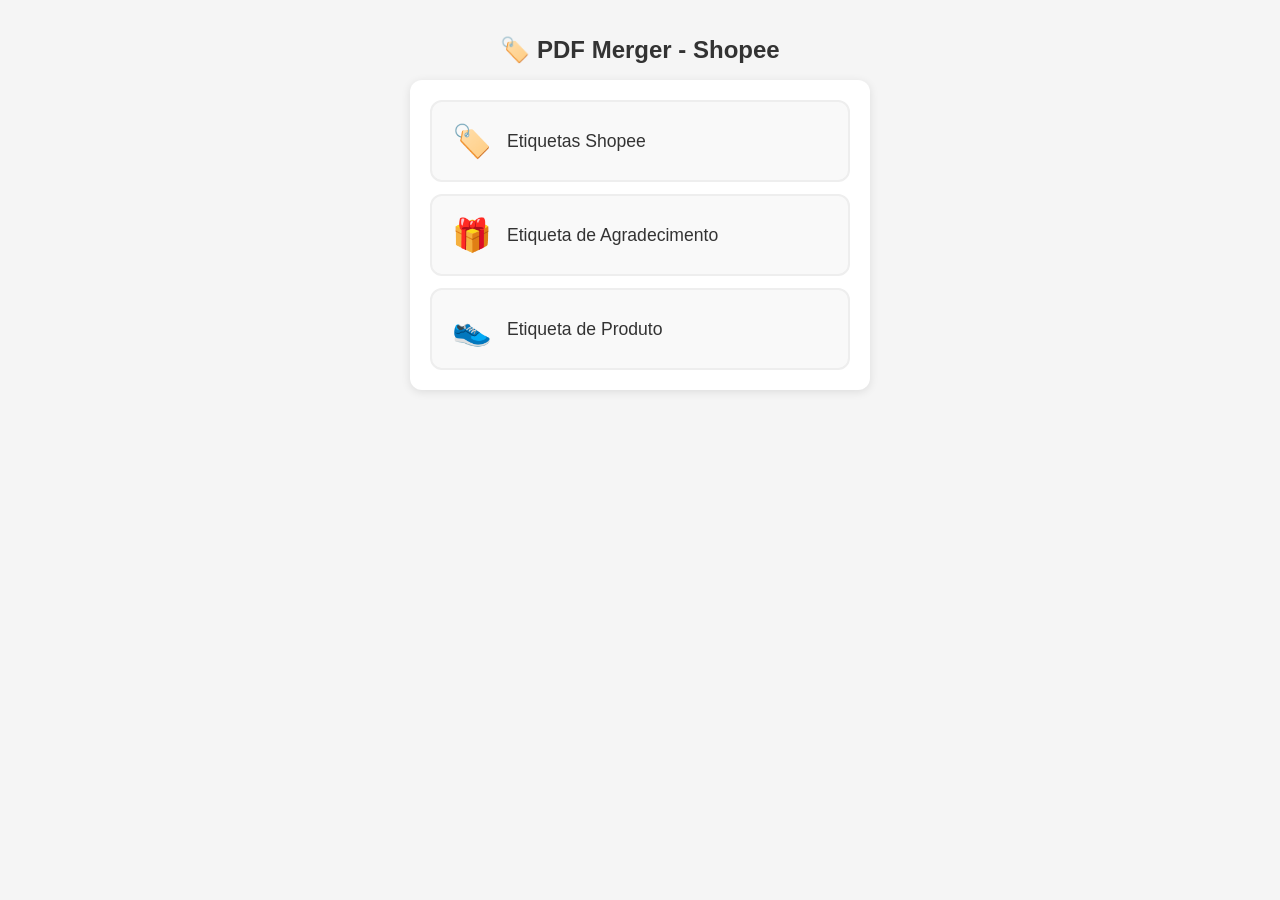
==== index.html @ d98a3837 "feat: added product tag" ====
<!DOCTYPE html>
<html lang="pt-BR">
<head>
    <meta charset="UTF-8">
    <meta name="viewport" content="width=device-width, initial-scale=1.0">
    <title>PDF Merger - Shopee</title>
    <link rel="stylesheet" href="css/styles.css">
</head>
<body>
    <h1>🏷️ PDF Merger - Shopee</h1>
    <div class="container">
        <nav class="menu">
            <a href="etiquetas.html" class="menu-item">
                <span class="menu-icon">🏷️</span>
                <span class="menu-text">Etiquetas Shopee</span>
            </a>
            <a href="agradecimento.html" class="menu-item">
                <span class="menu-icon">🎁</span>
                <span class="menu-text">Etiqueta de Agradecimento</span>
            </a>
            <a href="product-label.html" class="menu-item">
                <span class="menu-icon">👟</span>
                <span class="menu-text">Etiqueta de Produto</span>
            </a>
        </nav>
    </div>
</body>
</html>
---- css/styles.css ----
* { box-sizing: border-box; }

body {
    font-family: -apple-system, BlinkMacSystemFont, 'Segoe UI', Roboto, sans-serif;
    max-width: 500px;
    margin: 0 auto;
    padding: 20px;
    background: #f5f5f5;
}

h1 { 
    text-align: center; 
    color: #333; 
    font-size: 1.5rem; 
}

/* Menu de navegação */
.menu {
    display: flex;
    flex-direction: column;
    gap: 12px;
}

.menu-item {
    display: flex;
    align-items: center;
    gap: 15px;
    padding: 20px;
    background: #f9f9f9;
    border: 2px solid #eee;
    border-radius: 12px;
    text-decoration: none;
    color: #333;
    transition: all 0.2s;
}

.menu-item:hover {
    border-color: #EE4D2D;
    background: #FFF5F3;
}

.menu-icon {
    font-size: 2rem;
}

.menu-text {
    font-size: 1.1rem;
    font-weight: 500;
}

.breadcrumb {
    margin-bottom: 15px;
}

.breadcrumb a {
    color: #EE4D2D;
    text-decoration: none;
    font-weight: 500;
}

.breadcrumb a:hover {
    text-decoration: underline;
}

.container {
    background: white;
    padding: 20px;
    border-radius: 12px;
    box-shadow: 0 2px 10px rgba(0,0,0,0.1);
}

label { 
    display: block; 
    margin-bottom: 8px; 
    font-weight: 500; 
}

input[type="file"] {
    width: 100%;
    padding: 15px;
    border: 2px dashed #ccc;
    border-radius: 8px;
    margin-bottom: 15px;
}

.options {
    margin-bottom: 15px;
}

.radio-label {
    display: flex;
    align-items: center;
    gap: 8px;
    padding: 12px;
    margin-bottom: 8px;
    border: 2px solid #eee;
    border-radius: 8px;
    cursor: pointer;
    font-weight: normal;
    transition: border-color 0.2s;
}

.radio-label:hover {
    border-color: #ccc;
}

.radio-label:has(input:checked) {
    border-color: #EE4D2D;
    background: #FFF5F3;
}

.radio-label input {
    accent-color: #EE4D2D;
}

button {
    width: 100%;
    padding: 15px;
    background: #EE4D2D;
    color: white;
    border: none;
    border-radius: 8px;
    font-size: 1rem;
    cursor: pointer;
    transition: background 0.2s;
}

button:hover:not(:disabled) {
    background: #D73211;
}

button:disabled { 
    background: #ccc; 
}

.status { 
    text-align: center; 
    margin-top: 15px; 
    color: #666; 
}


/* Etiqueta de Agradecimento */
.icon-selector {
    display: flex;
    gap: 10px;
    flex-wrap: wrap;
    margin-bottom: 15px;
}

.icon-option {
    display: flex;
    flex-direction: column;
    align-items: center;
    gap: 5px;
    padding: 12px;
    border: 2px solid #eee;
    border-radius: 8px;
    cursor: pointer;
    font-weight: normal;
    font-size: 0.85rem;
    transition: all 0.2s;
    min-width: 80px;
}

.icon-option:hover {
    border-color: #ccc;
}

.icon-option.selected {
    border-color: #EE4D2D;
    background: #FFF5F3;
}

.custom-icon-placeholder {
    width: 40px;
    height: 40px;
    border: 2px dashed #ccc;
    border-radius: 8px;
    display: flex;
    align-items: center;
    justify-content: center;
    font-size: 1.5rem;
    color: #999;
}

.custom-icon-placeholder img {
    width: 100%;
    height: 100%;
    object-fit: contain;
    border-radius: 6px;
}

input[type="text"] {
    width: 100%;
    padding: 12px;
    border: 2px solid #eee;
    border-radius: 8px;
    margin-bottom: 15px;
    font-size: 1rem;
}

input[type="text"]:focus {
    outline: none;
    border-color: #EE4D2D;
}

.preview-container {
    background: #f9f9f9;
    border-radius: 8px;
    padding: 20px;
    margin-bottom: 15px;
    display: flex;
    justify-content: center;
}

.thank-you-label {
    background: white;
    border: 2px dashed #ddd;
    border-radius: 4px;
    width: 200px;
    height: 100px;
    display: flex;
    flex-direction: column;
    align-items: center;
    justify-content: center;
    overflow: hidden;
}

.label-icon {
    flex: 1;
    display: flex;
    align-items: center;
    justify-content: center;
    padding-top: 5px;
}

.label-icon img {
    max-width: 50px;
    max-height: 40px;
    object-fit: contain;
}

.label-text {
    font-size: 0.7rem;
    font-weight: 600;
    color: #333;
    padding: 3px 5px;
    text-align: center;
    max-width: 190px;
    line-height: 1.2;
    display: -webkit-box;
    -webkit-line-clamp: 2;
    -webkit-box-orient: vertical;
    overflow: hidden;
    word-wrap: break-word;
}


.img-selector {
    display: flex;
    gap: 10px;
    margin-bottom: 15px;
}

.img-option {
    display: flex;
    flex-direction: column;
    align-items: center;
    gap: 5px;
    padding: 10px;
    border: 2px solid #eee;
    border-radius: 8px;
    cursor: pointer;
    min-width: 70px;
    font-size: 0.85rem;
    transition: all 0.2s;
}

.img-option:hover {
    border-color: #ccc;
}

.img-option.selected {
    border-color: #EE4D2D;
    background: #FFF5F3;
}

.img-option img {
    width: 40px;
    height: 40px;
    object-fit: contain;
    filter: grayscale(100%);
}

.img-option-icon {
    font-size: 1.8rem;
}

/* Etiqueta de Produto */
.row-inputs {
    display: flex;
    gap: 10px;
    margin-bottom: 15px;
}

.row-inputs .input-group {
    flex: 1;
}

.row-inputs .input-group label {
    margin-bottom: 5px;
}

.row-inputs .input-group input {
    margin-bottom: 0;
}

.toggle-row {
    margin-bottom: 15px;
}

.toggle-label {
    display: flex;
    align-items: center;
    gap: 8px;
    cursor: pointer;
    font-weight: normal;
}

.toggle-label input {
    accent-color: #EE4D2D;
    width: 18px;
    height: 18px;
}

.etiqueta-preview {
    background: white;
    border: 1px solid #000;
    width: 193px;
    height: 94px;
    display: flex;
    font-family: Arial, sans-serif;
}

.etiqueta-img-container {
    width: 55px;
    height: 94px;
    display: flex;
    align-items: center;
    justify-content: center;
}

.etiqueta-preview img {
    max-width: 53px;
    max-height: 90px;
    object-fit: contain;
    filter: grayscale(100%);
}

.etiqueta-info {
    flex: 1;
    display: flex;
    flex-direction: column;
    align-items: flex-start;
    padding: 2px 2px 2px 0;
}

.etiqueta-header {
    display: flex;
    align-items: baseline;
    justify-content: space-between;
    width: 100%;
}

.etiqueta-tamanho {
    font-size: 14pt;
    font-weight: bold;
    color: #000;
}

.etiqueta-nome {
    font-size: 10pt;
    font-weight: bold;
    color: #000;
}

.etiqueta-cor {
    font-size: 9pt;
    font-weight: bold;
    color: #000;
}

.etiqueta-ref {
    font-size: 6pt;
    color: #000;
}

.etiqueta-detalhes {
    font-size: 7pt;
    color: #000;
}

.etiqueta-info svg {
    width: 110px;
    height: 40px;
    margin-top: 2px;
}

.etiqueta-preco {
    font-size: 9pt;
    font-weight: bold;
    color: #000;
    align-self: center;
}
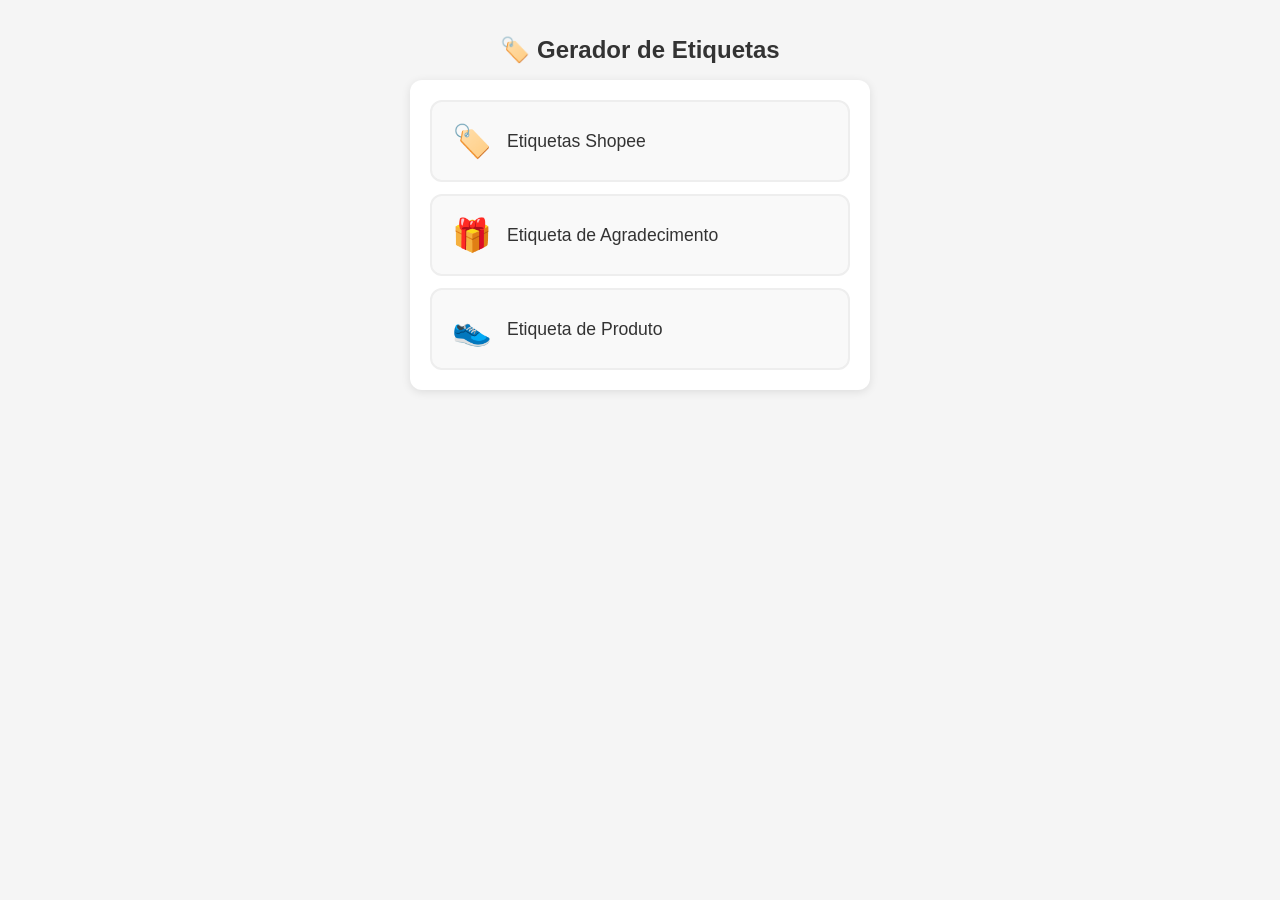
==== commit b5252200: "update: main name" ====
--- a/index.html
+++ b/index.html
@@ -3,11 +3,12 @@
 <head>
     <meta charset="UTF-8">
     <meta name="viewport" content="width=device-width, initial-scale=1.0">
-    <title>PDF Merger - Shopee</title>
+    <title>Gerador de Etiquetas</title>
+    <link rel="icon" type="image/svg+xml" href="favicon.svg">
     <link rel="stylesheet" href="css/styles.css">
 </head>
 <body>
-    <h1>🏷️ PDF Merger - Shopee</h1>
+    <h1>🏷️ Gerador de Etiquetas</h1>
     <div class="container">
         <nav class="menu">
             <a href="etiquetas.html" class="menu-item">
--- a/css/styles.css
+++ b/css/styles.css
@@ -412,4 +412,24 @@
     font-weight: bold;
     color: #000;
     align-self: center;
+}
+
+
+/* Botões lado a lado */
+.btn-row {
+    display: flex;
+    gap: 10px;
+    margin-bottom: 15px;
+}
+
+.btn-row button {
+    flex: 1;
+}
+
+
+/* Esconder em mobile */
+@media (max-width: 768px) {
+    .hide-mobile {
+        display: none !important;
+    }
 }
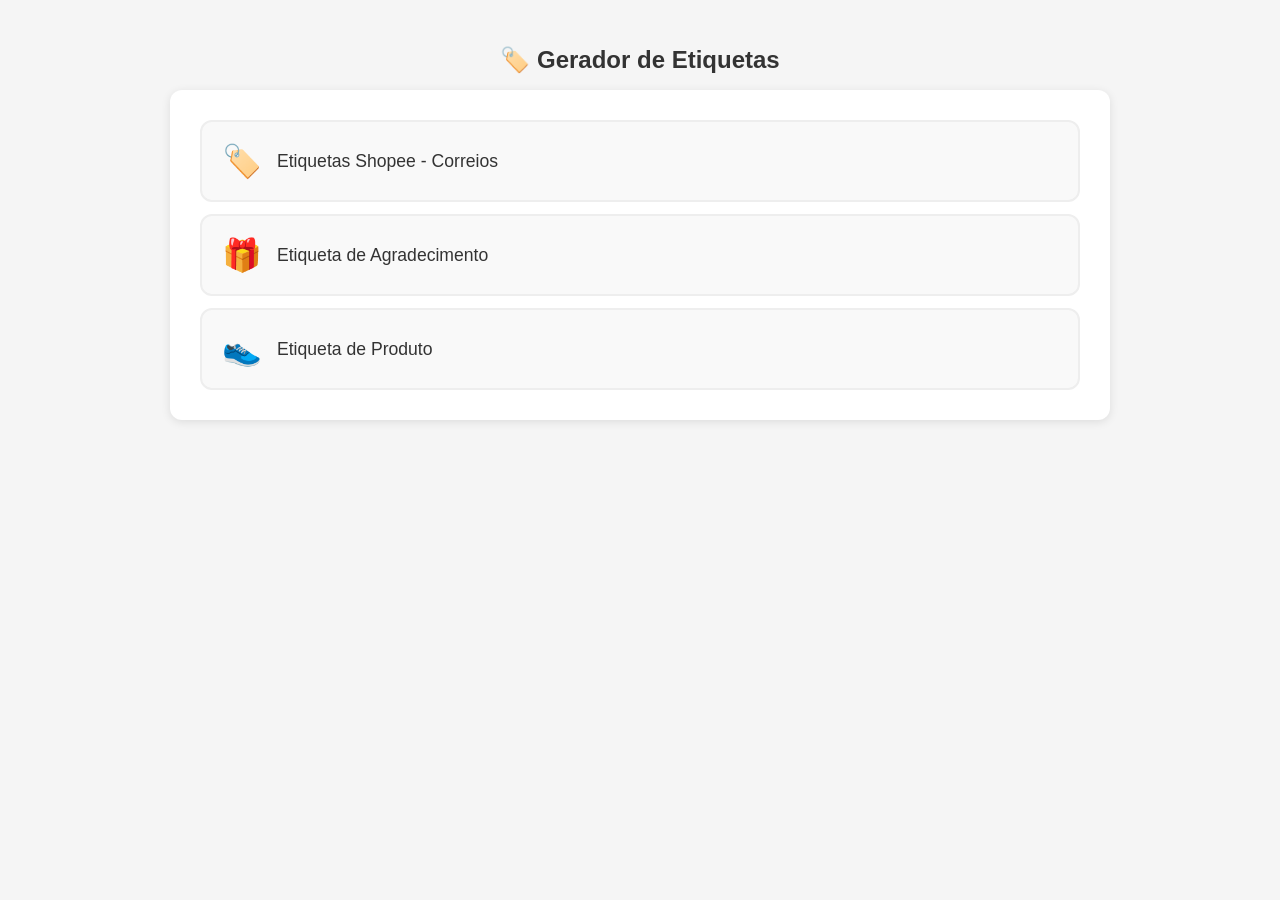
==== commit d610ce5c: "fix: shopee name" ====
--- a/index.html
+++ b/index.html
@@ -13,7 +13,7 @@
         <nav class="menu">
             <a href="etiquetas.html" class="menu-item">
                 <span class="menu-icon">🏷️</span>
-                <span class="menu-text">Etiquetas Shopee</span>
+                <span class="menu-text">Etiquetas Shopee - Correios</span>
             </a>
             <a href="agradecimento.html" class="menu-item">
                 <span class="menu-icon">🎁</span>
--- a/css/styles.css
+++ b/css/styles.css
@@ -2,10 +2,10 @@
 
 body {
     font-family: -apple-system, BlinkMacSystemFont, 'Segoe UI', Roboto, sans-serif;
-    max-width: 500px;
     margin: 0 auto;
     padding: 20px;
     background: #f5f5f5;
+    max-width: 500px;
 }
 
 h1 { 
@@ -139,7 +139,6 @@
     color: #666; 
 }
 
-
 /* Etiqueta de Agradecimento */
 .icon-selector {
     display: flex;
@@ -212,6 +211,7 @@
     margin-bottom: 15px;
     display: flex;
     justify-content: center;
+    align-items: center;
 }
 
 .thank-you-label {
@@ -251,11 +251,11 @@
     line-height: 1.2;
     display: -webkit-box;
     -webkit-line-clamp: 2;
+    line-clamp: 2;
     -webkit-box-orient: vertical;
     overflow: hidden;
     word-wrap: break-word;
 }
-
 
 .img-selector {
     display: flex;
@@ -414,7 +414,6 @@
     align-self: center;
 }
 
-
 /* Botões lado a lado */
 .btn-row {
     display: flex;
@@ -425,11 +424,376 @@
 .btn-row button {
     flex: 1;
 }
-
 
 /* Esconder em mobile */
 @media (max-width: 768px) {
     .hide-mobile {
         display: none !important;
     }
+}
+
+
+/* Layout responsivo para desktop */
+@media (min-width: 769px) {
+    body {
+        max-width: 1000px;
+        padding: 30px;
+    }
+
+    .container {
+        padding: 30px;
+    }
+
+    /* Layout de duas colunas */
+    .layout-split {
+        display: grid;
+        grid-template-columns: 1fr 1fr;
+        gap: 30px;
+    }
+
+    .layout-split .controls {
+        order: 1;
+    }
+
+    .layout-split .preview-side {
+        order: 2;
+        position: sticky;
+        top: 30px;
+        align-self: start;
+    }
+
+    .layout-split .preview-container {
+        min-height: 300px;
+        margin-bottom: 0;
+    }
+
+    /* Preview maior em desktop */
+    .layout-split .etiqueta-preview {
+        transform: scale(1.8);
+        transform-origin: center center;
+    }
+
+    .layout-split .thank-you-label {
+        transform: scale(1.5);
+        transform-origin: center center;
+    }
+
+    /* Botões abaixo do preview */
+    .layout-split .btn-row {
+        margin-top: 20px;
+    }
+
+    .layout-split .status {
+        margin-top: 10px;
+    }
+}
+
+
+/* Preview de PDF */
+.pdf-preview-container {
+    flex-direction: column;
+    min-height: 200px;
+}
+
+.pdf-preview-placeholder {
+    display: flex;
+    flex-direction: column;
+    align-items: center;
+    justify-content: center;
+    color: #999;
+    gap: 10px;
+}
+
+.pdf-preview-placeholder span {
+    font-size: 3rem;
+}
+
+.pdf-preview-placeholder p {
+    margin: 0;
+    font-size: 0.9rem;
+}
+
+#pdfPreviewCanvas {
+    max-width: 100%;
+    max-height: 300px;
+    border: 1px solid #ddd;
+    border-radius: 4px;
+}
+
+.pdf-page-nav {
+    display: flex;
+    align-items: center;
+    justify-content: center;
+    gap: 15px;
+    margin: 10px 0 15px;
+}
+
+.pdf-page-nav button {
+    width: 40px;
+    padding: 8px;
+    font-size: 1rem;
+}
+
+.pdf-page-nav span {
+    font-size: 0.9rem;
+    color: #666;
+}
+
+@media (min-width: 769px) {
+    #pdfPreviewCanvas {
+        max-height: 400px;
+    }
+}
+
+
+/* Modal de Zoom */
+.modal-overlay {
+    display: none;
+    position: fixed;
+    top: 0;
+    left: 0;
+    width: 100%;
+    height: 100%;
+    background: rgba(0, 0, 0, 0.85);
+    z-index: 1000;
+    justify-content: center;
+    align-items: center;
+}
+
+.modal-overlay.active {
+    display: flex;
+}
+
+.modal-content {
+    background: #fff;
+    border-radius: 12px;
+    padding: 20px;
+    max-width: 95vw;
+    max-height: 95vh;
+    display: flex;
+    flex-direction: column;
+    position: relative;
+}
+
+.modal-close {
+    position: absolute;
+    top: 10px;
+    right: 10px;
+    width: 36px;
+    height: 36px;
+    padding: 0;
+    background: #f5f5f5;
+    border: none;
+    border-radius: 50%;
+    font-size: 1.2rem;
+    cursor: pointer;
+    z-index: 10;
+}
+
+.modal-close:hover {
+    background: #eee;
+}
+
+.modal-canvas-container {
+    flex: 1;
+    overflow: auto;
+    display: flex;
+    justify-content: center;
+    align-items: flex-start;
+    max-height: 70vh;
+    margin: 10px 0;
+}
+
+#modalCanvas {
+    border: 1px solid #ddd;
+}
+
+.modal-nav, .modal-zoom {
+    display: flex;
+    align-items: center;
+    justify-content: center;
+    gap: 15px;
+    margin-top: 10px;
+}
+
+.modal-nav button, .modal-zoom button {
+    width: 44px;
+    height: 44px;
+    padding: 0;
+    font-size: 1.2rem;
+}
+
+.modal-nav span, .modal-zoom span {
+    font-size: 0.95rem;
+    color: #666;
+    min-width: 60px;
+    text-align: center;
+}
+
+#pdfPreviewCanvas {
+    cursor: pointer;
+}
+
+#pdfPreviewCanvas:hover {
+    opacity: 0.9;
+}
+
+
+/* Lista de PDFs */
+.pdf-list {
+    background: #f9f9f9;
+    border-radius: 8px;
+    padding: 12px;
+    margin-bottom: 15px;
+}
+
+.pdf-list-header {
+    display: flex;
+    justify-content: space-between;
+    align-items: center;
+    margin-bottom: 10px;
+    font-size: 0.9rem;
+}
+
+.pdf-list-header span {
+    color: #666;
+}
+
+.btn-link {
+    background: none;
+    border: none;
+    color: #EE4D2D;
+    cursor: pointer;
+    font-size: 0.85rem;
+    padding: 0;
+    width: auto;
+}
+
+.btn-link:hover {
+    text-decoration: underline;
+    background: none;
+}
+
+#pdfItems {
+    list-style: none;
+    padding: 0;
+    margin: 0;
+    max-height: 150px;
+    overflow-y: auto;
+}
+
+#pdfItems li {
+    display: flex;
+    justify-content: space-between;
+    align-items: center;
+    padding: 8px 10px;
+    background: white;
+    border-radius: 6px;
+    margin-bottom: 6px;
+    font-size: 0.85rem;
+}
+
+#pdfItems li:last-child {
+    margin-bottom: 0;
+}
+
+#pdfItems li span {
+    overflow: hidden;
+    text-overflow: ellipsis;
+    white-space: nowrap;
+    flex: 1;
+    margin-right: 10px;
+}
+
+#pdfItems li button {
+    width: 28px;
+    height: 28px;
+    padding: 0;
+    font-size: 0.9rem;
+    background: #f5f5f5;
+    color: #999;
+    border-radius: 50%;
+}
+
+#pdfItems li button:hover {
+    background: #fee;
+    color: #EE4D2D;
+}
+
+
+/* Nome do arquivo no preview */
+#previewFileName {
+    font-weight: normal;
+    color: #EE4D2D;
+    font-size: 0.9rem;
+}
+
+
+/* Input de arquivo customizado - Drop Zone */
+.file-input-wrapper {
+    position: relative;
+    margin-bottom: 15px;
+    border: 2px dashed #ccc;
+    border-radius: 8px;
+    padding: 30px 20px;
+    text-align: center;
+    transition: all 0.2s;
+    cursor: pointer;
+    background: #f9f9f9;
+}
+
+.file-input-wrapper:hover {
+    border-color: #EE4D2D;
+    background: #FFF5F3;
+}
+
+.file-input-wrapper.drag-over {
+    border-color: #EE4D2D;
+    background: #FFF5F3;
+    border-style: solid;
+}
+
+.file-input-wrapper input[type="file"] {
+    position: absolute;
+    opacity: 0;
+    width: 100%;
+    height: 100%;
+    top: 0;
+    left: 0;
+    cursor: pointer;
+}
+
+.drop-zone-content {
+    display: flex;
+    flex-direction: column;
+    align-items: center;
+    gap: 8px;
+    pointer-events: none;
+}
+
+.drop-icon {
+    font-size: 2rem;
+}
+
+.drop-text {
+    color: #666;
+    font-size: 0.95rem;
+}
+
+.drop-text-mobile {
+    display: none;
+    color: #666;
+    font-size: 0.95rem;
+}
+
+@media (max-width: 768px) {
+    .drop-text {
+        display: none;
+    }
+    .drop-text-mobile {
+        display: block;
+    }
+    .file-input-wrapper {
+        padding: 20px;
+    }
 }
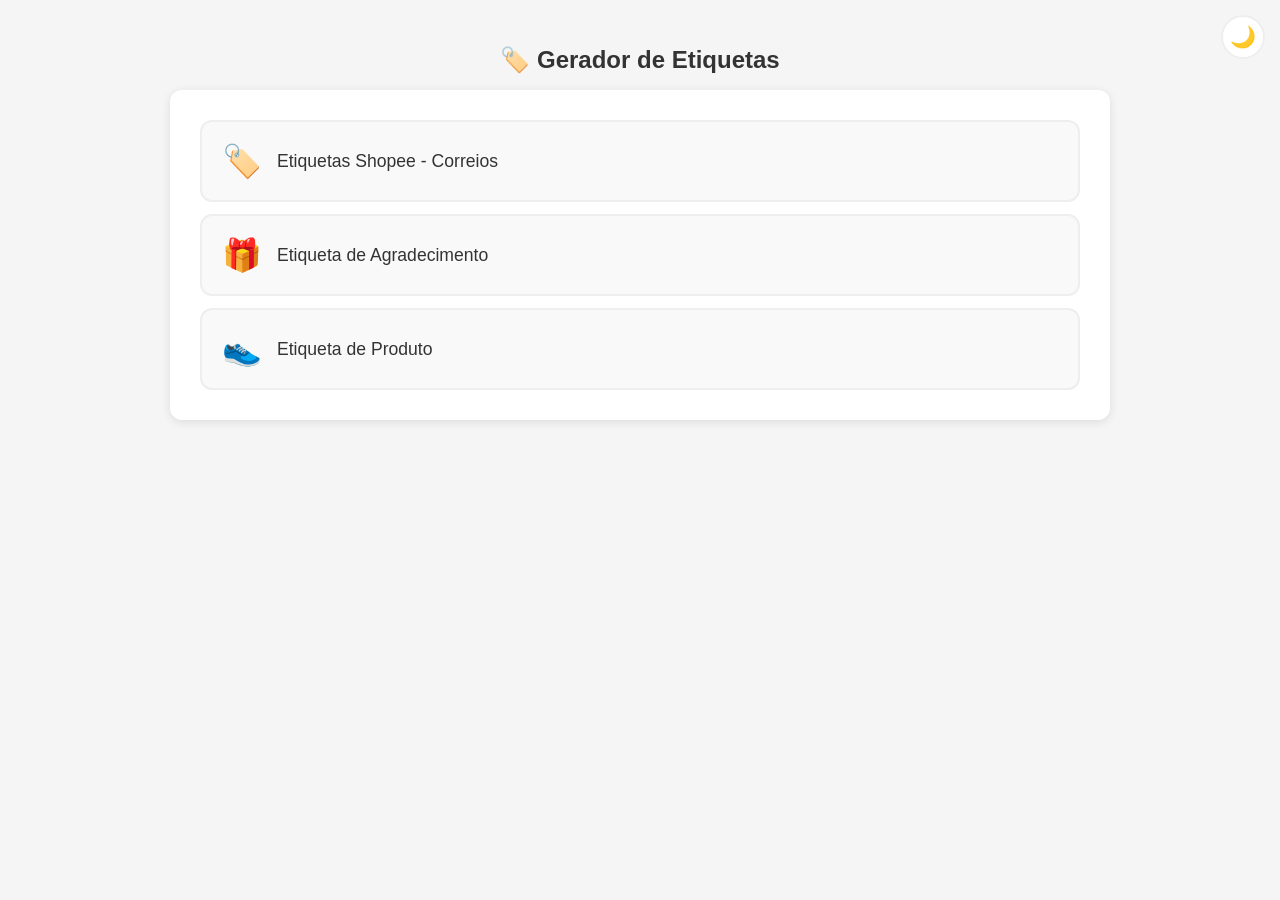
==== commit f26792ae: "rafactor: big refactor" ====
--- a/index.html
+++ b/index.html
@@ -5,7 +5,11 @@
     <meta name="viewport" content="width=device-width, initial-scale=1.0">
     <title>Gerador de Etiquetas</title>
     <link rel="icon" type="image/svg+xml" href="favicon.svg">
+    <link rel="manifest" href="manifest.json">
+    <meta name="theme-color" content="#EE4D2D">
     <link rel="stylesheet" href="css/styles.css">
+    <script src="js/global.js" defer></script>
+    <script async src="https://pagead2.googlesyndication.com/pagead/js/adsbygoogle.js?client=ca-pub-6461956943917786" crossorigin="anonymous"></script>
 </head>
 <body>
     <h1>🏷️ Gerador de Etiquetas</h1>
@@ -25,5 +29,11 @@
             </a>
         </nav>
     </div>
+    <script>
+        // Registrar Service Worker
+        if ('serviceWorker' in navigator) {
+            navigator.serviceWorker.register('/sw.js');
+        }
+    </script>
 </body>
 </html>
--- a/css/styles.css
+++ b/css/styles.css
@@ -224,37 +224,30 @@
     flex-direction: column;
     align-items: center;
     justify-content: center;
-    overflow: hidden;
 }
 
 .label-icon {
-    flex: 1;
-    display: flex;
-    align-items: center;
-    justify-content: center;
-    padding-top: 5px;
+    display: flex;
+    align-items: center;
+    justify-content: center;
+    height: 65px;
 }
 
 .label-icon img {
-    max-width: 50px;
-    max-height: 40px;
+    max-width: 60px;
+    max-height: 55px;
     object-fit: contain;
 }
 
 .label-text {
-    font-size: 0.7rem;
+    font-size: 11px;
     font-weight: 600;
     color: #333;
-    padding: 3px 5px;
     text-align: center;
-    max-width: 190px;
-    line-height: 1.2;
-    display: -webkit-box;
-    -webkit-line-clamp: 2;
-    line-clamp: 2;
-    -webkit-box-orient: vertical;
-    overflow: hidden;
-    word-wrap: break-word;
+    height: 25px;
+    display: flex;
+    align-items: center;
+    justify-content: center;
 }
 
 .img-selector {
@@ -336,26 +329,35 @@
 
 .etiqueta-preview {
     background: white;
-    border: 1px solid #000;
+    border: 2px dashed #ddd;
+    border-radius: 4px;
     width: 193px;
     height: 94px;
     display: flex;
     font-family: Arial, sans-serif;
+    overflow: visible;
 }
 
 .etiqueta-img-container {
     width: 55px;
     height: 94px;
     display: flex;
-    align-items: center;
-    justify-content: center;
+    flex-direction: column;
+    align-items: center;
+    justify-content: center;
+}
+
+.etiqueta-img-container .etiqueta-preco {
+    font-size: 7pt;
+    font-weight: bold;
+    color: #000;
+    margin-top: 2px;
 }
 
 .etiqueta-preview img {
     max-width: 53px;
     max-height: 90px;
     object-fit: contain;
-    filter: grayscale(100%);
 }
 
 .etiqueta-info {
@@ -363,32 +365,36 @@
     display: flex;
     flex-direction: column;
     align-items: flex-start;
-    padding: 2px 2px 2px 0;
+    padding: 3px 5px 3px 0;
+    position: relative;
 }
 
 .etiqueta-header {
     display: flex;
-    align-items: baseline;
+    align-items: flex-start;
     justify-content: space-between;
     width: 100%;
+    gap: 4px;
+}
+
+.etiqueta-nome-cor {
+    font-size: 9pt;
+    font-weight: bold;
+    color: #000;
+    flex: 1;
+    line-height: 1.2;
+}
+
+.etiqueta-nome-cor #previewCor {
+    font-weight: normal;
+    font-size: 8pt;
 }
 
 .etiqueta-tamanho {
     font-size: 14pt;
     font-weight: bold;
     color: #000;
-}
-
-.etiqueta-nome {
-    font-size: 10pt;
-    font-weight: bold;
-    color: #000;
-}
-
-.etiqueta-cor {
-    font-size: 9pt;
-    font-weight: bold;
-    color: #000;
+    flex-shrink: 0;
 }
 
 .etiqueta-ref {
@@ -407,11 +413,20 @@
     margin-top: 2px;
 }
 
-.etiqueta-preco {
-    font-size: 9pt;
-    font-weight: bold;
-    color: #000;
-    align-self: center;
+.etiqueta-bottom {
+    position: absolute;
+    right: 2px;
+    bottom: 2px;
+}
+
+#previewQrcode {
+    flex-shrink: 0;
+}
+
+#previewQrcode canvas,
+#previewQrcode img {
+    width: 65px !important;
+    height: 65px !important;
 }
 
 /* Botões lado a lado */
@@ -587,7 +602,7 @@
     border-radius: 50%;
     font-size: 1.2rem;
     cursor: pointer;
-    z-index: 10;
+    z-index: 100;
 }
 
 .modal-close:hover {
@@ -628,6 +643,28 @@
     color: #666;
     min-width: 60px;
     text-align: center;
+}
+
+.modal-simple {
+    padding: 60px 50px 50px;
+    position: relative;
+    min-width: 500px;
+}
+
+.modal-simple .modal-close {
+    position: absolute;
+    top: 10px;
+    right: 10px;
+    z-index: 100;
+}
+
+.modal-preview-container {
+    display: flex;
+    justify-content: center;
+    align-items: center;
+    transform: scale(3.5);
+    transform-origin: center center;
+    margin: 100px 80px;
 }
 
 #pdfPreviewCanvas {
@@ -796,4 +833,308 @@
     .file-input-wrapper {
         padding: 20px;
     }
+}
+
+
+/* Template buttons */
+.template-buttons {
+    display: flex;
+    flex-wrap: wrap;
+    gap: 8px;
+    margin-bottom: 15px;
+}
+
+.template-btn {
+    padding: 8px 12px;
+    font-size: 0.85rem;
+    background: #f5f5f5;
+    border: 1px solid #ddd;
+    border-radius: 20px;
+    cursor: pointer;
+    transition: all 0.2s;
+    width: auto;
+}
+
+.template-btn:hover {
+    background: #FFF5F3;
+    border-color: #EE4D2D;
+    color: #EE4D2D;
+}
+
+
+/* Modo escuro */
+.dark-mode {
+    --bg-color: #1a1a1a;
+    --bg-secondary: #2d2d2d;
+    --text-color: #e0e0e0;
+    --text-secondary: #999;
+    --border-color: #444;
+}
+
+.dark-mode body {
+    background: var(--bg-color);
+    color: var(--text-color);
+}
+
+.dark-mode h1 {
+    color: var(--text-color);
+}
+
+.dark-mode .container {
+    background: var(--bg-secondary);
+    box-shadow: 0 2px 10px rgba(0,0,0,0.3);
+}
+
+.dark-mode .breadcrumb a {
+    color: #ff6b4a;
+}
+
+.dark-mode input[type="text"],
+.dark-mode input[type="file"] {
+    background: var(--bg-color);
+    border-color: var(--border-color);
+    color: var(--text-color);
+}
+
+.dark-mode .radio-label,
+.dark-mode .icon-option,
+.dark-mode .img-option {
+    background: var(--bg-color);
+    border-color: var(--border-color);
+    color: var(--text-color);
+}
+
+.dark-mode .radio-label:has(input:checked),
+.dark-mode .icon-option.selected,
+.dark-mode .img-option.selected {
+    background: #3d2a2a;
+    border-color: #EE4D2D;
+}
+
+.dark-mode .preview-container {
+    background: var(--bg-color);
+}
+
+.dark-mode .pdf-list {
+    background: var(--bg-color);
+}
+
+.dark-mode #pdfItems li {
+    background: var(--bg-secondary);
+    color: var(--text-color);
+}
+
+.dark-mode .file-input-wrapper {
+    background: var(--bg-color);
+    border-color: var(--border-color);
+}
+
+.dark-mode .drop-text,
+.dark-mode .drop-text-mobile {
+    color: var(--text-secondary);
+}
+
+.dark-mode .template-btn {
+    background: var(--bg-color);
+    border-color: var(--border-color);
+    color: var(--text-color);
+}
+
+.dark-mode .modal-content {
+    background: var(--bg-secondary);
+}
+
+.dark-mode .modal-close {
+    background: var(--bg-color);
+    color: var(--text-color);
+}
+
+/* Toggle de modo escuro */
+.theme-toggle {
+    position: fixed;
+    top: 15px;
+    right: 15px;
+    background: #fff;
+    border: 2px solid #eee;
+    border-radius: 50%;
+    width: 44px;
+    height: 44px;
+    font-size: 1.3rem;
+    cursor: pointer;
+    z-index: 100;
+    display: flex;
+    align-items: center;
+    justify-content: center;
+    padding: 0;
+}
+
+.dark-mode .theme-toggle {
+    background: var(--bg-secondary);
+    border-color: var(--border-color);
+}
+
+
+/* CSV Table */
+.csv-info {
+    background: #f9f9f9;
+    padding: 12px;
+    border-radius: 8px;
+    margin-bottom: 15px;
+    font-size: 0.9rem;
+}
+
+.csv-info p {
+    margin: 0 0 5px 0;
+    color: #666;
+}
+
+.csv-info code {
+    display: block;
+    background: #eee;
+    padding: 8px;
+    border-radius: 4px;
+    font-size: 0.8rem;
+    margin-bottom: 10px;
+    word-break: break-all;
+}
+
+.dark-mode .csv-info {
+    background: var(--bg-color);
+}
+
+.dark-mode .csv-info code {
+    background: var(--bg-secondary);
+}
+
+.csv-table-wrapper {
+    max-height: 200px;
+    overflow-y: auto;
+    border: 1px solid #eee;
+    border-radius: 8px;
+}
+
+#csvTable {
+    width: 100%;
+    border-collapse: collapse;
+    font-size: 0.8rem;
+}
+
+#csvTable th,
+#csvTable td {
+    padding: 8px 6px;
+    text-align: left;
+    border-bottom: 1px solid #eee;
+}
+
+#csvTable th {
+    background: #f5f5f5;
+    font-weight: 600;
+    position: sticky;
+    top: 0;
+}
+
+#csvTable tbody tr:hover {
+    background: #f9f9f9;
+}
+
+.dark-mode #csvTable th {
+    background: var(--bg-color);
+}
+
+.dark-mode #csvTable td,
+.dark-mode #csvTable th {
+    border-color: var(--border-color);
+}
+
+.dark-mode #csvTable tbody tr:hover {
+    background: var(--bg-color);
+}
+
+/* CSV Section */
+.csv-section {
+    margin-top: 20px;
+    padding-top: 20px;
+    border-top: 1px solid #eee;
+}
+
+.dark-mode .csv-section {
+    border-top-color: var(--border-color);
+}
+
+.csv-actions {
+    display: flex;
+    gap: 10px;
+    margin-bottom: 10px;
+}
+
+.btn-secondary {
+    flex: 1;
+    padding: 10px;
+    background: #f5f5f5;
+    border: 1px solid #ddd;
+    border-radius: 8px;
+    cursor: pointer;
+    font-size: 0.9rem;
+    transition: all 0.2s;
+}
+
+.btn-secondary:hover {
+    background: #eee;
+    border-color: #ccc;
+}
+
+.dark-mode .btn-secondary {
+    background: var(--bg-color);
+    border-color: var(--border-color);
+    color: var(--text-color);
+}
+
+#csvInfo {
+    display: flex;
+    justify-content: space-between;
+    align-items: center;
+    padding: 10px;
+    background: #f9f9f9;
+    border-radius: 8px;
+    font-size: 0.9rem;
+}
+
+.dark-mode #csvInfo {
+    background: var(--bg-color);
+}
+
+.csv-nav {
+    display: flex;
+    align-items: center;
+    justify-content: center;
+    gap: 15px;
+    margin-top: 10px;
+}
+
+.csv-nav button {
+    width: 40px;
+    padding: 8px;
+    font-size: 1rem;
+}
+
+.csv-nav span {
+    font-size: 0.9rem;
+    color: #666;
+}
+
+.btn-add {
+    width: 100%;
+    padding: 10px;
+    margin-top: 15px;
+    margin-bottom: 10px;
+    background: #EE4D2D;
+    border: none;
+    border-radius: 8px;
+    color: white;
+    font-size: 0.9rem;
+    cursor: pointer;
+}
+
+.btn-add:hover {
+    background: #D73211;
 }
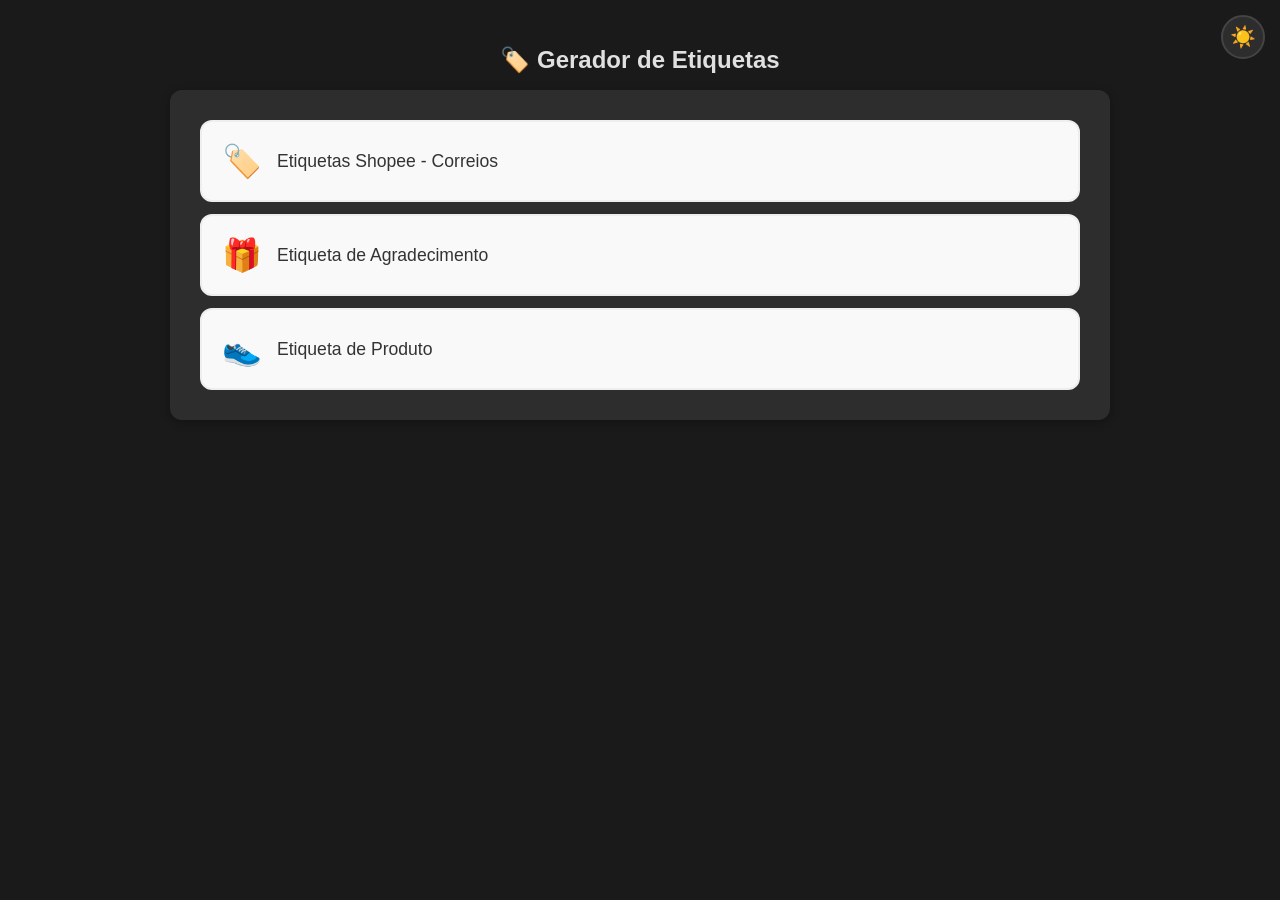
==== commit baf84241: "fix: some fixes" ====
--- a/index.html
+++ b/index.html
@@ -14,17 +14,17 @@
 <body>
     <h1>🏷️ Gerador de Etiquetas</h1>
     <div class="container">
-        <nav class="menu">
-            <a href="etiquetas.html" class="menu-item">
-                <span class="menu-icon">🏷️</span>
+        <nav class="menu" role="navigation" aria-label="Menu principal">
+            <a href="etiquetas.html" class="menu-item" aria-label="Gerar etiquetas Shopee e Correios">
+                <span class="menu-icon" aria-hidden="true">🏷️</span>
                 <span class="menu-text">Etiquetas Shopee - Correios</span>
             </a>
-            <a href="agradecimento.html" class="menu-item">
-                <span class="menu-icon">🎁</span>
+            <a href="agradecimento.html" class="menu-item" aria-label="Criar etiqueta de agradecimento">
+                <span class="menu-icon" aria-hidden="true">🎁</span>
                 <span class="menu-text">Etiqueta de Agradecimento</span>
             </a>
-            <a href="product-label.html" class="menu-item">
-                <span class="menu-icon">👟</span>
+            <a href="product-label.html" class="menu-item" aria-label="Criar etiqueta de produto">
+                <span class="menu-icon" aria-hidden="true">👟</span>
                 <span class="menu-text">Etiqueta de Produto</span>
             </a>
         </nav>
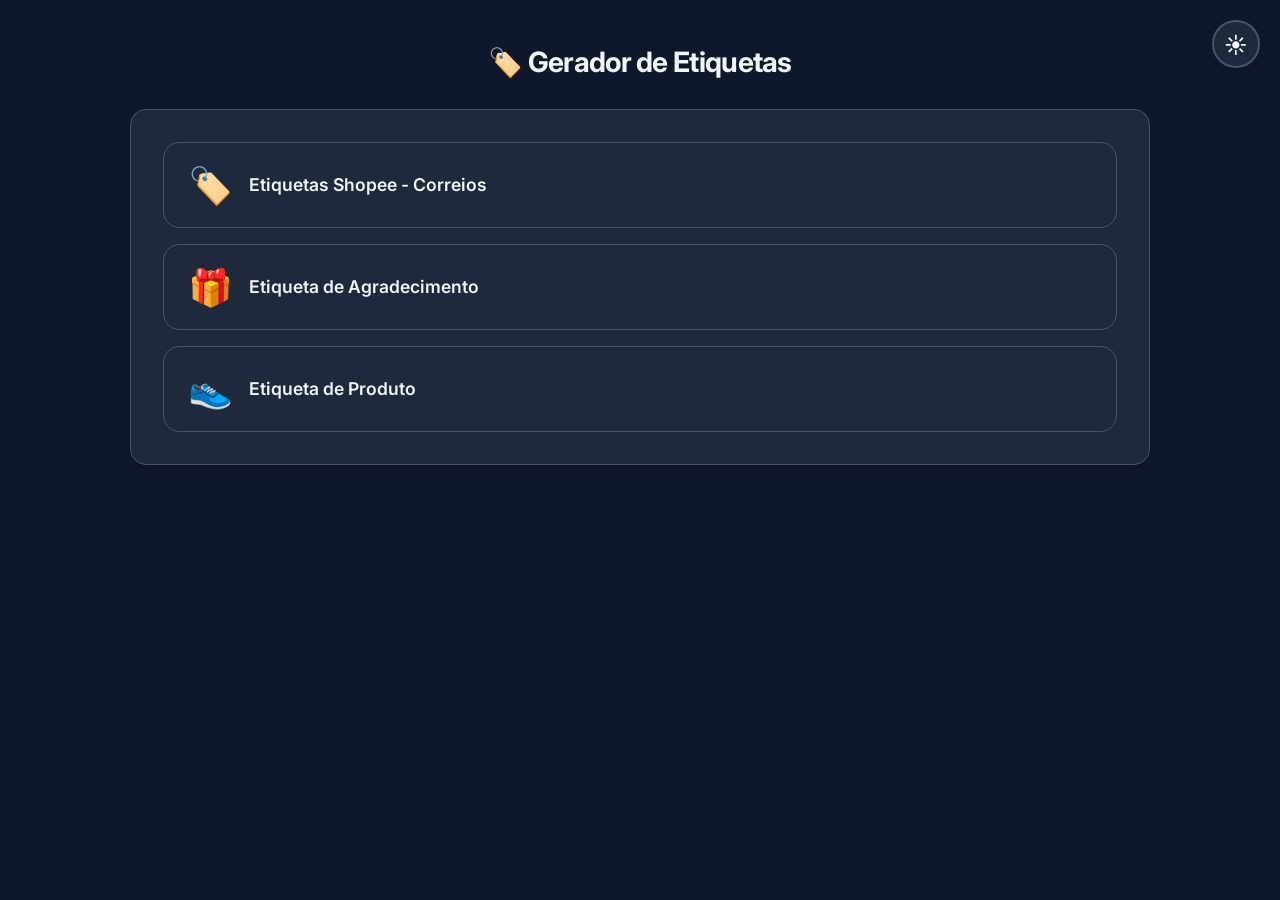
==== commit a61cfc09: "feat: updated layout and menor fixes" ====
--- a/index.html
+++ b/index.html
@@ -6,7 +6,10 @@
     <title>Gerador de Etiquetas</title>
     <link rel="icon" type="image/svg+xml" href="favicon.svg">
     <link rel="manifest" href="manifest.json">
-    <meta name="theme-color" content="#EE4D2D">
+    <meta name="theme-color" content="#FF6B35">
+    <link rel="preconnect" href="https://fonts.googleapis.com">
+    <link rel="preconnect" href="https://fonts.gstatic.com" crossorigin>
+    <link href="https://fonts.googleapis.com/css2?family=Inter:wght@400;500;600;700&display=swap" rel="stylesheet">
     <link rel="stylesheet" href="css/styles.css">
     <script src="js/global.js" defer></script>
     <script async src="https://pagead2.googlesyndication.com/pagead/js/adsbygoogle.js?client=ca-pub-6461956943917786" crossorigin="anonymous"></script>
--- a/css/styles.css
+++ b/css/styles.css
@@ -1,186 +1,589 @@
-* { box-sizing: border-box; }
+/* ========================================
+   GERADOR DE ETIQUETAS - CSS MODERNIZADO
+   ======================================== */
+
+:root {
+    /* Cores principais */
+    --primary: #FF6B35;
+    --primary-dark: #E85A2A;
+    --primary-light: #FF8F66;
+    --primary-glow: rgba(255, 107, 53, 0.15);
+    
+    /* Cores neutras */
+    --bg-primary: #F8FAFC;
+    --bg-secondary: #FFFFFF;
+    --bg-tertiary: #F1F5F9;
+    
+    /* Texto */
+    --text-primary: #1E293B;
+    --text-secondary: #64748B;
+    --text-muted: #94A3B8;
+    
+    /* Bordas e sombras */
+    --border-color: #E2E8F0;
+    --border-light: #F1F5F9;
+    --shadow-sm: 0 1px 2px rgba(0, 0, 0, 0.05);
+    --shadow-md: 0 4px 6px -1px rgba(0, 0, 0, 0.07), 0 2px 4px -2px rgba(0, 0, 0, 0.05);
+    --shadow-lg: 0 10px 15px -3px rgba(0, 0, 0, 0.08), 0 4px 6px -4px rgba(0, 0, 0, 0.05);
+    --shadow-xl: 0 20px 25px -5px rgba(0, 0, 0, 0.1), 0 8px 10px -6px rgba(0, 0, 0, 0.05);
+    
+    /* Outros */
+    --radius-sm: 8px;
+    --radius-md: 12px;
+    --radius-lg: 16px;
+    --radius-xl: 24px;
+    --transition: all 0.2s cubic-bezier(0.4, 0, 0.2, 1);
+}
+
+* {
+    box-sizing: border-box;
+    margin: 0;
+    padding: 0;
+}
+
+/* ========================================
+   BASE & TYPOGRAPHY
+   ======================================== */
 
 body {
-    font-family: -apple-system, BlinkMacSystemFont, 'Segoe UI', Roboto, sans-serif;
+    font-family: 'Inter', -apple-system, BlinkMacSystemFont, 'Segoe UI', Roboto, sans-serif;
     margin: 0 auto;
     padding: 20px;
-    background: #f5f5f5;
-    max-width: 500px;
-}
-
-h1 { 
-    text-align: center; 
-    color: #333; 
-    font-size: 1.5rem; 
-}
-
-/* Menu de navegação */
+    background: var(--bg-primary);
+    color: var(--text-primary);
+    max-width: 540px;
+    min-height: 100vh;
+    line-height: 1.6;
+    -webkit-font-smoothing: antialiased;
+    -moz-osx-font-smoothing: grayscale;
+}
+
+h1 {
+    text-align: center;
+    color: var(--text-primary);
+    font-size: 1.75rem;
+    font-weight: 700;
+    margin-bottom: 24px;
+    letter-spacing: -0.025em;
+}
+
+/* ========================================
+   NAVIGATION & BREADCRUMB
+   ======================================== */
+
+.breadcrumb {
+    margin-bottom: 20px;
+}
+
+.breadcrumb a {
+    color: var(--primary);
+    text-decoration: none;
+    font-weight: 600;
+    font-size: 0.9rem;
+    display: inline-flex;
+    align-items: center;
+    gap: 6px;
+    padding: 8px 0;
+    transition: var(--transition);
+}
+
+.breadcrumb a:hover {
+    color: var(--primary-dark);
+}
+
+/* ========================================
+   MENU PRINCIPAL
+   ======================================== */
+
 .menu {
     display: flex;
     flex-direction: column;
-    gap: 12px;
+    gap: 16px;
 }
 
 .menu-item {
     display: flex;
     align-items: center;
-    gap: 15px;
-    padding: 20px;
-    background: #f9f9f9;
-    border: 2px solid #eee;
-    border-radius: 12px;
+    gap: 16px;
+    padding: 24px;
+    background: var(--bg-secondary);
+    border: 1px solid var(--border-color);
+    border-radius: var(--radius-lg);
     text-decoration: none;
-    color: #333;
-    transition: all 0.2s;
+    color: var(--text-primary);
+    transition: var(--transition);
+    box-shadow: var(--shadow-sm);
 }
 
 .menu-item:hover {
-    border-color: #EE4D2D;
-    background: #FFF5F3;
+    border-color: var(--primary);
+    background: var(--primary-glow);
+    transform: translateY(-2px);
+    box-shadow: var(--shadow-md);
+}
+
+.menu-item:active {
+    transform: translateY(0);
 }
 
 .menu-icon {
-    font-size: 2rem;
+    font-size: 2.25rem;
+    line-height: 1;
 }
 
 .menu-text {
     font-size: 1.1rem;
+    font-weight: 600;
+}
+
+/* ========================================
+   CONTAINER PRINCIPAL
+   ======================================== */
+
+.container {
+    background: var(--bg-secondary);
+    padding: 24px;
+    border-radius: var(--radius-lg);
+    box-shadow: var(--shadow-lg);
+    border: 1px solid var(--border-light);
+}
+
+/* ========================================
+   FORMS & INPUTS
+   ======================================== */
+
+label {
+    display: block;
+    margin-bottom: 8px;
+    font-weight: 600;
+    font-size: 0.9rem;
+    color: var(--text-primary);
+}
+
+input[type="text"] {
+    width: 100%;
+    padding: 14px 16px;
+    border: 2px solid var(--border-color);
+    border-radius: var(--radius-md);
+    margin-bottom: 16px;
+    font-size: 1rem;
+    font-family: inherit;
+    background: var(--bg-secondary);
+    color: var(--text-primary);
+    transition: var(--transition);
+}
+
+input[type="text"]:hover {
+    border-color: var(--text-muted);
+}
+
+input[type="text"]:focus {
+    outline: none;
+    border-color: var(--primary);
+    box-shadow: 0 0 0 4px var(--primary-glow);
+}
+
+input[type="text"]::placeholder {
+    color: var(--text-muted);
+}
+
+/* ========================================
+   RADIO OPTIONS
+   ======================================== */
+
+.options {
+    margin-bottom: 20px;
+}
+
+.radio-label {
+    display: flex;
+    align-items: center;
+    gap: 12px;
+    padding: 16px;
+    margin-bottom: 10px;
+    border: 2px solid var(--border-color);
+    border-radius: var(--radius-md);
+    cursor: pointer;
     font-weight: 500;
-}
-
-.breadcrumb {
-    margin-bottom: 15px;
-}
-
-.breadcrumb a {
-    color: #EE4D2D;
-    text-decoration: none;
-    font-weight: 500;
-}
-
-.breadcrumb a:hover {
-    text-decoration: underline;
-}
-
-.container {
-    background: white;
-    padding: 20px;
-    border-radius: 12px;
-    box-shadow: 0 2px 10px rgba(0,0,0,0.1);
-}
-
-label { 
-    display: block; 
-    margin-bottom: 8px; 
-    font-weight: 500; 
-}
-
-input[type="file"] {
-    width: 100%;
-    padding: 15px;
-    border: 2px dashed #ccc;
-    border-radius: 8px;
-    margin-bottom: 15px;
-}
-
-.options {
-    margin-bottom: 15px;
-}
-
-.radio-label {
-    display: flex;
-    align-items: center;
-    gap: 8px;
-    padding: 12px;
-    margin-bottom: 8px;
-    border: 2px solid #eee;
-    border-radius: 8px;
-    cursor: pointer;
-    font-weight: normal;
-    transition: border-color 0.2s;
+    transition: var(--transition);
+    background: var(--bg-secondary);
 }
 
 .radio-label:hover {
-    border-color: #ccc;
+    border-color: var(--text-muted);
+    background: var(--bg-tertiary);
 }
 
 .radio-label:has(input:checked) {
-    border-color: #EE4D2D;
-    background: #FFF5F3;
-}
-
-.radio-label input {
-    accent-color: #EE4D2D;
-}
+    border-color: var(--primary);
+    background: var(--primary-glow);
+}
+
+.radio-label input[type="radio"] {
+    width: 20px;
+    height: 20px;
+    accent-color: var(--primary);
+    cursor: pointer;
+}
+
+.radio-label span {
+    font-size: 0.95rem;
+}
+
+/* ========================================
+   BUTTONS
+   ======================================== */
 
 button {
     width: 100%;
-    padding: 15px;
-    background: #EE4D2D;
+    padding: 16px 24px;
+    background: linear-gradient(135deg, var(--primary) 0%, var(--primary-dark) 100%);
     color: white;
     border: none;
-    border-radius: 8px;
+    border-radius: var(--radius-md);
     font-size: 1rem;
-    cursor: pointer;
-    transition: background 0.2s;
+    font-weight: 600;
+    font-family: inherit;
+    cursor: pointer;
+    transition: var(--transition);
+    display: inline-flex;
+    align-items: center;
+    justify-content: center;
+    gap: 8px;
 }
 
 button:hover:not(:disabled) {
-    background: #D73211;
-}
-
-button:disabled { 
-    background: #ccc; 
-}
-
-.status { 
-    text-align: center; 
-    margin-top: 15px; 
-    color: #666; 
-}
-
-/* Etiqueta de Agradecimento */
+    transform: translateY(-2px);
+    box-shadow: 0 8px 20px rgba(255, 107, 53, 0.35);
+}
+
+button:active:not(:disabled) {
+    transform: translateY(0);
+}
+
+button:disabled {
+    background: var(--text-muted);
+    cursor: not-allowed;
+    opacity: 0.7;
+}
+
+.btn-row {
+    display: flex;
+    gap: 12px;
+    margin-bottom: 16px;
+}
+
+.btn-row button {
+    flex: 1;
+}
+
+.btn-secondary {
+    flex: 1;
+    padding: 12px 16px;
+    background: var(--bg-tertiary);
+    border: 2px solid var(--border-color);
+    border-radius: var(--radius-md);
+    cursor: pointer;
+    font-size: 0.9rem;
+    font-weight: 600;
+    color: var(--text-primary);
+    transition: var(--transition);
+}
+
+.btn-secondary:hover {
+    background: var(--bg-primary);
+    border-color: var(--primary);
+    color: var(--primary);
+    transform: none;
+    box-shadow: none;
+}
+
+.btn-link {
+    background: none;
+    border: none;
+    color: var(--primary);
+    cursor: pointer;
+    font-size: 0.875rem;
+    font-weight: 600;
+    padding: 0;
+    width: auto;
+}
+
+.btn-link:hover {
+    text-decoration: underline;
+    background: none;
+    transform: none;
+    box-shadow: none;
+}
+
+.btn-add {
+    width: 100%;
+    padding: 14px;
+    margin: 16px 0;
+    background: var(--bg-tertiary);
+    border: 2px dashed var(--border-color);
+    border-radius: var(--radius-md);
+    color: var(--text-secondary);
+    font-size: 0.95rem;
+    font-weight: 600;
+    transition: var(--transition);
+}
+
+.btn-add:hover {
+    background: var(--primary-glow);
+    border-color: var(--primary);
+    color: var(--primary);
+    transform: none;
+    box-shadow: none;
+}
+
+/* ========================================
+   FILE INPUT / DROP ZONE
+   ======================================== */
+
+.file-input-wrapper {
+    position: relative;
+    margin-bottom: 20px;
+    border: 2px dashed var(--border-color);
+    border-radius: var(--radius-lg);
+    padding: 40px 24px;
+    text-align: center;
+    transition: var(--transition);
+    cursor: pointer;
+    background: var(--bg-tertiary);
+}
+
+.file-input-wrapper:hover {
+    border-color: var(--primary);
+    background: var(--primary-glow);
+}
+
+.file-input-wrapper.drag-over {
+    border-color: var(--primary);
+    background: var(--primary-glow);
+    border-style: solid;
+    transform: scale(1.01);
+}
+
+.file-input-wrapper input[type="file"] {
+    position: absolute;
+    opacity: 0;
+    width: 100%;
+    height: 100%;
+    top: 0;
+    left: 0;
+    cursor: pointer;
+}
+
+.drop-zone-content {
+    display: flex;
+    flex-direction: column;
+    align-items: center;
+    gap: 12px;
+    pointer-events: none;
+}
+
+.drop-icon {
+    font-size: 3rem;
+    line-height: 1;
+    opacity: 0.8;
+}
+
+.drop-text {
+    color: var(--text-secondary);
+    font-size: 0.95rem;
+    font-weight: 500;
+}
+
+.drop-text-mobile {
+    display: none;
+    color: var(--text-secondary);
+    font-size: 0.95rem;
+    font-weight: 500;
+}
+
+/* ========================================
+   PDF LIST
+   ======================================== */
+
+.pdf-list {
+    background: var(--bg-tertiary);
+    border-radius: var(--radius-md);
+    padding: 16px;
+    margin-bottom: 20px;
+}
+
+.pdf-list-header {
+    display: flex;
+    justify-content: space-between;
+    align-items: center;
+    margin-bottom: 12px;
+    font-size: 0.9rem;
+}
+
+.pdf-list-header span {
+    color: var(--text-secondary);
+    font-weight: 600;
+}
+
+/* PDF List Header */
+.pdf-list-header span {
+    color: var(--text-secondary);
+    font-weight: 600;
+}
+
+/* ========================================
+   PREVIEW CONTAINER
+   ======================================== */
+
+.preview-container {
+    background: var(--bg-tertiary);
+    border-radius: var(--radius-md);
+    padding: 24px;
+    margin-bottom: 20px;
+    display: flex;
+    justify-content: center;
+    align-items: center;
+    min-height: 150px;
+}
+
+/* PDF Preview */
+.pdf-preview-container {
+    flex-direction: column;
+    min-height: 220px;
+}
+
+.pdf-preview-placeholder {
+    display: flex;
+    flex-direction: column;
+    align-items: center;
+    justify-content: center;
+    color: var(--text-muted);
+    gap: 12px;
+}
+
+.pdf-preview-placeholder span {
+    font-size: 3.5rem;
+    opacity: 0.6;
+}
+
+.pdf-preview-placeholder p {
+    margin: 0;
+    font-size: 0.9rem;
+    font-weight: 500;
+}
+
+#pdfPreviewCanvas {
+    max-width: 100%;
+    max-height: 320px;
+    border-radius: var(--radius-sm);
+    box-shadow: var(--shadow-md);
+    cursor: pointer;
+    transition: var(--transition);
+}
+
+#pdfPreviewCanvas:hover {
+    transform: scale(1.02);
+    box-shadow: var(--shadow-lg);
+}
+
+.pdf-page-nav {
+    display: flex;
+    align-items: center;
+    justify-content: center;
+    gap: 16px;
+    margin: 16px 0 20px;
+}
+
+.pdf-page-nav button {
+    width: 44px;
+    height: 44px;
+    padding: 0;
+    font-size: 1.1rem;
+    border-radius: 50%;
+}
+
+.pdf-page-nav span {
+    font-size: 0.9rem;
+    color: var(--text-secondary);
+    font-weight: 600;
+    min-width: 60px;
+    text-align: center;
+}
+
+#previewFileName {
+    font-weight: 500;
+    color: var(--primary);
+    font-size: 0.875rem;
+}
+
+.status {
+    text-align: center;
+    margin-top: 16px;
+    color: var(--text-secondary);
+    font-size: 0.9rem;
+    font-weight: 500;
+}
+
+/* ========================================
+   ICON SELECTOR (Agradecimento)
+   ======================================== */
+
 .icon-selector {
-    display: flex;
-    gap: 10px;
-    flex-wrap: wrap;
-    margin-bottom: 15px;
+    display: grid;
+    grid-template-columns: repeat(auto-fill, minmax(85px, 1fr));
+    gap: 12px;
+    margin-bottom: 20px;
 }
 
 .icon-option {
     display: flex;
     flex-direction: column;
     align-items: center;
-    gap: 5px;
-    padding: 12px;
-    border: 2px solid #eee;
-    border-radius: 8px;
-    cursor: pointer;
-    font-weight: normal;
-    font-size: 0.85rem;
-    transition: all 0.2s;
-    min-width: 80px;
+    gap: 8px;
+    padding: 14px 10px;
+    border: 2px solid var(--border-color);
+    border-radius: var(--radius-md);
+    cursor: pointer;
+    font-weight: 500;
+    font-size: 0.8rem;
+    transition: var(--transition);
+    background: var(--bg-secondary);
+    text-align: center;
 }
 
 .icon-option:hover {
-    border-color: #ccc;
+    border-color: var(--text-muted);
+    background: var(--bg-tertiary);
 }
 
 .icon-option.selected {
-    border-color: #EE4D2D;
-    background: #FFF5F3;
+    border-color: var(--primary);
+    background: var(--primary-glow);
+}
+
+.icon-option img {
+    width: 48px;
+    height: 48px;
+    object-fit: contain;
 }
 
 .custom-icon-placeholder {
-    width: 40px;
-    height: 40px;
-    border: 2px dashed #ccc;
-    border-radius: 8px;
+    width: 48px;
+    height: 48px;
+    border: 2px dashed var(--border-color);
+    border-radius: var(--radius-sm);
     display: flex;
     align-items: center;
     justify-content: center;
     font-size: 1.5rem;
-    color: #999;
+    color: var(--text-muted);
+    transition: var(--transition);
+}
+
+.icon-option:hover .custom-icon-placeholder {
+    border-color: var(--primary);
+    color: var(--primary);
 }
 
 .custom-icon-placeholder img {
@@ -190,52 +593,73 @@
     border-radius: 6px;
 }
 
-input[type="text"] {
-    width: 100%;
-    padding: 12px;
-    border: 2px solid #eee;
-    border-radius: 8px;
-    margin-bottom: 15px;
-    font-size: 1rem;
-}
-
-input[type="text"]:focus {
-    outline: none;
-    border-color: #EE4D2D;
-}
-
-.preview-container {
-    background: #f9f9f9;
-    border-radius: 8px;
-    padding: 20px;
-    margin-bottom: 15px;
-    display: flex;
-    justify-content: center;
-    align-items: center;
-}
+/* Template Buttons */
+.template-buttons {
+    display: flex;
+    flex-wrap: wrap;
+    gap: 10px;
+    margin-bottom: 20px;
+}
+
+.template-btn {
+    padding: 10px 16px;
+    font-size: 0.85rem;
+    background: var(--bg-tertiary);
+    border: 2px solid var(--border-color);
+    border-radius: 100px;
+    cursor: pointer;
+    transition: var(--transition);
+    width: auto;
+    font-weight: 500;
+    color: var(--text-secondary);
+}
+
+.template-btn:hover {
+    background: var(--primary-glow);
+    border-color: var(--primary);
+    color: var(--primary);
+    transform: none;
+    box-shadow: none;
+}
+
+/* ========================================
+   THANK YOU LABEL PREVIEW
+   ======================================== */
 
 .thank-you-label {
     background: white;
-    border: 2px dashed #ddd;
-    border-radius: 4px;
+    border: 2px dashed var(--border-color);
+    border-radius: 6px;
     width: 200px;
     height: 100px;
     display: flex;
     flex-direction: column;
     align-items: center;
     justify-content: center;
+    padding: 4px 6px;
+    box-sizing: border-box;
+    overflow: hidden;
+    cursor: pointer;
+    transition: var(--transition);
+}
+
+.thank-you-label:hover {
+    border-color: var(--primary);
+    box-shadow: var(--shadow-md);
 }
 
 .label-icon {
     display: flex;
     align-items: center;
     justify-content: center;
-    height: 65px;
+    flex: 1;
+    width: 100%;
+    min-height: 0;
 }
 
 .label-icon img {
-    max-width: 60px;
-    max-height: 55px;
+    max-width: 100%;
+    max-height: 100%;
     object-fit: contain;
 }
 
@@ -244,57 +668,74 @@
     font-weight: 600;
     color: #333;
     text-align: center;
-    height: 25px;
-    display: flex;
-    align-items: center;
-    justify-content: center;
-}
+    display: flex;
+    align-items: center;
+    justify-content: center;
+    width: 100%;
+    flex-shrink: 0;
+    line-height: 1.2;
+}
+
+/* Text line variations */
+.thank-you-label.text-lines-0 .label-icon { flex: 1; }
+.thank-you-label.text-lines-1 .label-text { height: 16px; font-size: 11px; }
+.thank-you-label.text-lines-2 .label-text { height: 28px; font-size: 10px; }
+.thank-you-label.text-lines-3 .label-text { height: 38px; font-size: 9px; }
+.thank-you-label.text-lines-4 .label-text { height: 48px; font-size: 8px; }
+.thank-you-label.text-only .label-text { flex: 1; font-size: 14px; padding: 8px; }
+
+/* ========================================
+   PRODUCT LABEL
+   ======================================== */
 
 .img-selector {
     display: flex;
-    gap: 10px;
-    margin-bottom: 15px;
+    gap: 12px;
+    margin-bottom: 20px;
 }
 
 .img-option {
     display: flex;
     flex-direction: column;
     align-items: center;
-    gap: 5px;
-    padding: 10px;
-    border: 2px solid #eee;
-    border-radius: 8px;
-    cursor: pointer;
-    min-width: 70px;
-    font-size: 0.85rem;
-    transition: all 0.2s;
+    gap: 8px;
+    padding: 12px;
+    border: 2px solid var(--border-color);
+    border-radius: var(--radius-md);
+    cursor: pointer;
+    min-width: 80px;
+    font-size: 0.8rem;
+    font-weight: 500;
+    transition: var(--transition);
+    background: var(--bg-secondary);
 }
 
 .img-option:hover {
-    border-color: #ccc;
+    border-color: var(--text-muted);
+    background: var(--bg-tertiary);
 }
 
 .img-option.selected {
-    border-color: #EE4D2D;
-    background: #FFF5F3;
+    border-color: var(--primary);
+    background: var(--primary-glow);
 }
 
 .img-option img {
-    width: 40px;
-    height: 40px;
+    width: 44px;
+    height: 44px;
     object-fit: contain;
     filter: grayscale(100%);
 }
 
 .img-option-icon {
-    font-size: 1.8rem;
-}
-
-/* Etiqueta de Produto */
+    font-size: 2rem;
+    line-height: 1;
+}
+
 .row-inputs {
     display: flex;
-    gap: 10px;
-    margin-bottom: 15px;
+    gap: 12px;
+    margin-bottom: 16px;
 }
 
 .row-inputs .input-group {
@@ -302,7 +743,7 @@
 }
 
 .row-inputs .input-group label {
-    margin-bottom: 5px;
+    margin-bottom: 6px;
 }
 
 .row-inputs .input-group input {
@@ -310,32 +751,44 @@
 }
 
 .toggle-row {
-    margin-bottom: 15px;
+    margin-bottom: 20px;
 }
 
 .toggle-label {
     display: flex;
     align-items: center;
-    gap: 8px;
-    cursor: pointer;
-    font-weight: normal;
+    gap: 10px;
+    cursor: pointer;
+    font-weight: 500;
+    color: var(--text-primary);
 }
 
 .toggle-label input {
-    accent-color: #EE4D2D;
-    width: 18px;
-    height: 18px;
-}
+    accent-color: var(--primary);
+    width: 20px;
+    height: 20px;
+}
+
+/* ========================================
+   PRODUCT LABEL PREVIEW
+   ======================================== */
 
 .etiqueta-preview {
     background: white;
-    border: 2px dashed #ddd;
-    border-radius: 4px;
+    border: 2px dashed var(--border-color);
+    border-radius: 6px;
     width: 193px;
     height: 94px;
     display: flex;
     font-family: Arial, sans-serif;
     overflow: visible;
+    cursor: pointer;
+    transition: var(--transition);
+}
+
+.etiqueta-preview:hover {
+    border-color: var(--primary);
+    box-shadow: var(--shadow-md);
 }
 
 .etiqueta-img-container {
@@ -429,139 +882,61 @@
     height: 65px !important;
 }
 
-/* Botões lado a lado */
-.btn-row {
-    display: flex;
-    gap: 10px;
-    margin-bottom: 15px;
-}
-
-.btn-row button {
-    flex: 1;
-}
-
-/* Esconder em mobile */
-@media (max-width: 768px) {
-    .hide-mobile {
-        display: none !important;
-    }
-}
-
-
-/* Layout responsivo para desktop */
-@media (min-width: 769px) {
-    body {
-        max-width: 1000px;
-        padding: 30px;
-    }
-
-    .container {
-        padding: 30px;
-    }
-
-    /* Layout de duas colunas */
-    .layout-split {
-        display: grid;
-        grid-template-columns: 1fr 1fr;
-        gap: 30px;
-    }
-
-    .layout-split .controls {
-        order: 1;
-    }
-
-    .layout-split .preview-side {
-        order: 2;
-        position: sticky;
-        top: 30px;
-        align-self: start;
-    }
-
-    .layout-split .preview-container {
-        min-height: 300px;
-        margin-bottom: 0;
-    }
-
-    /* Preview maior em desktop */
-    .layout-split .etiqueta-preview {
-        transform: scale(1.8);
-        transform-origin: center center;
-    }
-
-    .layout-split .thank-you-label {
-        transform: scale(1.5);
-        transform-origin: center center;
-    }
-
-    /* Botões abaixo do preview */
-    .layout-split .btn-row {
-        margin-top: 20px;
-    }
-
-    .layout-split .status {
-        margin-top: 10px;
-    }
-}
-
-
-/* Preview de PDF */
-.pdf-preview-container {
-    flex-direction: column;
-    min-height: 200px;
-}
-
-.pdf-preview-placeholder {
-    display: flex;
-    flex-direction: column;
-    align-items: center;
-    justify-content: center;
-    color: #999;
-    gap: 10px;
-}
-
-.pdf-preview-placeholder span {
-    font-size: 3rem;
-}
-
-.pdf-preview-placeholder p {
-    margin: 0;
+/* ========================================
+   CSV SECTION
+   ======================================== */
+
+.csv-section {
+    margin-top: 24px;
+    padding-top: 24px;
+    border-top: 2px solid var(--border-light);
+}
+
+.csv-actions {
+    display: flex;
+    gap: 12px;
+    margin-bottom: 12px;
+}
+
+#csvInfo {
+    display: flex;
+    justify-content: space-between;
+    align-items: center;
+    padding: 12px 16px;
+    background: var(--bg-tertiary);
+    border-radius: var(--radius-md);
     font-size: 0.9rem;
-}
-
-#pdfPreviewCanvas {
-    max-width: 100%;
-    max-height: 300px;
-    border: 1px solid #ddd;
-    border-radius: 4px;
-}
-
-.pdf-page-nav {
-    display: flex;
-    align-items: center;
-    justify-content: center;
-    gap: 15px;
-    margin: 10px 0 15px;
-}
-
-.pdf-page-nav button {
-    width: 40px;
-    padding: 8px;
-    font-size: 1rem;
-}
-
-.pdf-page-nav span {
+    font-weight: 500;
+}
+
+.csv-nav {
+    display: flex;
+    align-items: center;
+    justify-content: center;
+    gap: 16px;
+    margin-top: 16px;
+}
+
+.csv-nav button {
+    width: 44px;
+    height: 44px;
+    padding: 0;
+    font-size: 1.1rem;
+    border-radius: 50%;
+}
+
+.csv-nav span {
     font-size: 0.9rem;
-    color: #666;
-}
-
-@media (min-width: 769px) {
-    #pdfPreviewCanvas {
-        max-height: 400px;
-    }
-}
-
-
-/* Modal de Zoom */
+    color: var(--text-secondary);
+    font-weight: 600;
+    min-width: 60px;
+    text-align: center;
+}
+
+/* ========================================
+   MODAL
+   ======================================== */
+
 .modal-overlay {
     display: none;
     position: fixed;
@@ -569,7 +944,8 @@
     left: 0;
     width: 100%;
     height: 100%;
-    background: rgba(0, 0, 0, 0.85);
+    background: rgba(15, 23, 42, 0.9);
+    backdrop-filter: blur(8px);
     z-index: 1000;
     justify-content: center;
     align-items: center;
@@ -580,33 +956,39 @@
 }
 
 .modal-content {
-    background: #fff;
-    border-radius: 12px;
-    padding: 20px;
+    background: var(--bg-secondary);
+    border-radius: var(--radius-xl);
+    padding: 24px;
     max-width: 95vw;
     max-height: 95vh;
     display: flex;
     flex-direction: column;
     position: relative;
+    box-shadow: var(--shadow-xl);
 }
 
 .modal-close {
     position: absolute;
-    top: 10px;
-    right: 10px;
-    width: 36px;
-    height: 36px;
+    top: 16px;
+    right: 16px;
+    width: 40px;
+    height: 40px;
     padding: 0;
-    background: #f5f5f5;
+    background: var(--bg-tertiary);
     border: none;
     border-radius: 50%;
     font-size: 1.2rem;
     cursor: pointer;
     z-index: 100;
+    color: var(--text-secondary);
+    transition: var(--transition);
 }
 
 .modal-close:hover {
-    background: #eee;
+    background: #FEE2E2;
+    color: #DC2626;
+    transform: none;
+    box-shadow: none;
 }
 
 .modal-canvas-container {
@@ -616,45 +998,48 @@
     justify-content: center;
     align-items: flex-start;
     max-height: 70vh;
-    margin: 10px 0;
+    margin: 16px 0;
 }
 
 #modalCanvas {
-    border: 1px solid #ddd;
+    border-radius: var(--radius-sm);
+    box-shadow: var(--shadow-md);
 }
 
 .modal-nav, .modal-zoom {
     display: flex;
     align-items: center;
     justify-content: center;
-    gap: 15px;
-    margin-top: 10px;
+    gap: 16px;
+    margin-top: 12px;
 }
 
 .modal-nav button, .modal-zoom button {
-    width: 44px;
-    height: 44px;
+    width: 48px;
+    height: 48px;
     padding: 0;
     font-size: 1.2rem;
+    border-radius: 50%;
 }
 
 .modal-nav span, .modal-zoom span {
     font-size: 0.95rem;
-    color: #666;
-    min-width: 60px;
+    color: var(--text-secondary);
+    min-width: 70px;
     text-align: center;
+    font-weight: 600;
 }
 
 .modal-simple {
-    padding: 60px 50px 50px;
+    padding: 70px 60px 60px;
     position: relative;
     min-width: 500px;
 }
 
 .modal-simple .modal-close {
     position: absolute;
-    top: 10px;
-    right: 10px;
+    top: 16px;
+    right: 16px;
     z-index: 100;
 }
 
@@ -667,474 +1052,395 @@
     margin: 100px 80px;
 }
 
-#pdfPreviewCanvas {
-    cursor: pointer;
-}
-
-#pdfPreviewCanvas:hover {
-    opacity: 0.9;
-}
-
-
-/* Lista de PDFs */
-.pdf-list {
-    background: #f9f9f9;
-    border-radius: 8px;
-    padding: 12px;
-    margin-bottom: 15px;
-}
-
-.pdf-list-header {
-    display: flex;
-    justify-content: space-between;
-    align-items: center;
-    margin-bottom: 10px;
-    font-size: 0.9rem;
-}
-
-.pdf-list-header span {
-    color: #666;
-}
-
-.btn-link {
-    background: none;
-    border: none;
-    color: #EE4D2D;
-    cursor: pointer;
-    font-size: 0.85rem;
+/* ========================================
+   THEME TOGGLE
+   ======================================== */
+
+.theme-toggle {
+    position: fixed;
+    top: 20px;
+    right: 20px;
+    background: var(--bg-secondary);
+    border: 2px solid var(--border-color);
+    border-radius: 50%;
+    width: 48px;
+    height: 48px;
+    font-size: 1.4rem;
+    cursor: pointer;
+    z-index: 100;
+    display: flex;
+    align-items: center;
+    justify-content: center;
     padding: 0;
-    width: auto;
-}
-
-.btn-link:hover {
-    text-decoration: underline;
-    background: none;
-}
-
-#pdfItems {
+    box-shadow: var(--shadow-md);
+    transition: var(--transition);
+}
+
+.theme-toggle:hover {
+    transform: scale(1.1);
+    box-shadow: var(--shadow-lg);
+}
+
+/* ========================================
+   DARK MODE
+   ======================================== */
+
+.dark-mode {
+    --bg-primary: #0F172A;
+    --bg-secondary: #1E293B;
+    --bg-tertiary: #334155;
+    
+    --text-primary: #F1F5F9;
+    --text-secondary: #94A3B8;
+    --text-muted: #64748B;
+    
+    --border-color: #475569;
+    --border-light: #334155;
+    
+    --primary-glow: rgba(255, 107, 53, 0.2);
+}
+
+.dark-mode body {
+    background: var(--bg-primary);
+    color: var(--text-primary);
+}
+
+.dark-mode h1 {
+    color: var(--text-primary);
+}
+
+.dark-mode .container {
+    background: var(--bg-secondary);
+    border-color: var(--border-color);
+}
+
+.dark-mode .breadcrumb a {
+    color: var(--primary-light);
+}
+
+.dark-mode input[type="text"] {
+    background: var(--bg-tertiary);
+    border-color: var(--border-color);
+    color: var(--text-primary);
+}
+
+.dark-mode .radio-label,
+.dark-mode .icon-option,
+.dark-mode .img-option {
+    background: var(--bg-tertiary);
+    border-color: var(--border-color);
+    color: var(--text-primary);
+}
+
+.dark-mode .radio-label:has(input:checked),
+.dark-mode .icon-option.selected,
+.dark-mode .img-option.selected {
+    background: var(--primary-glow);
+    border-color: var(--primary);
+}
+
+.dark-mode .preview-container {
+    background: var(--bg-tertiary);
+}
+
+.dark-mode .pdf-list {
+    background: var(--bg-tertiary);
+}
+
+.dark-mode #pdfItems li {
+    background: var(--bg-secondary);
+    border-color: var(--border-color);
+    color: var(--text-primary);
+}
+
+.dark-mode .file-input-wrapper {
+    background: var(--bg-tertiary);
+    border-color: var(--border-color);
+}
+
+.dark-mode .template-btn {
+    background: var(--bg-tertiary);
+    border-color: var(--border-color);
+    color: var(--text-secondary);
+}
+
+.dark-mode .modal-content {
+    background: var(--bg-secondary);
+}
+
+.dark-mode .modal-close {
+    background: var(--bg-tertiary);
+    color: var(--text-secondary);
+}
+
+.dark-mode .theme-toggle {
+    background: var(--bg-secondary);
+    border-color: var(--border-color);
+}
+
+.dark-mode .btn-secondary {
+    background: var(--bg-tertiary);
+    border-color: var(--border-color);
+    color: var(--text-primary);
+}
+
+.dark-mode .btn-add {
+    background: var(--bg-tertiary);
+    border-color: var(--border-color);
+    color: var(--text-secondary);
+}
+
+.dark-mode #csvInfo {
+    background: var(--bg-tertiary);
+}
+
+.dark-mode .csv-section {
+    border-top-color: var(--border-color);
+}
+
+.dark-mode .menu-item {
+    background: var(--bg-secondary);
+    border-color: var(--border-color);
+}
+
+.dark-mode .menu-item:hover {
+    background: var(--primary-glow);
+    border-color: var(--primary);
+}
+
+/* ========================================
+   RESPONSIVE - MOBILE
+   ======================================== */
+
+@media (max-width: 768px) {
+    body {
+        padding: 16px;
+    }
+    
+    h1 {
+        font-size: 1.5rem;
+        margin-bottom: 20px;
+    }
+    
+    .container {
+        padding: 20px;
+    }
+    
+    .hide-mobile {
+        display: none !important;
+    }
+    
+    .drop-text {
+        display: none;
+    }
+    
+    .drop-text-mobile {
+        display: block;
+    }
+    
+    .file-input-wrapper {
+        padding: 30px 20px;
+    }
+    
+    .theme-toggle {
+        top: 12px;
+        right: 12px;
+        width: 44px;
+        height: 44px;
+        font-size: 1.2rem;
+    }
+    
+    .icon-selector {
+        grid-template-columns: repeat(3, 1fr);
+    }
+    
+    .modal-simple {
+        min-width: auto;
+        width: 95vw;
+        padding: 50px 30px 30px;
+    }
+    
+    .modal-preview-container {
+        transform: scale(2);
+        margin: 60px 40px;
+    }
+}
+
+/* ========================================
+   RESPONSIVE - DESKTOP
+   ======================================== */
+
+@media (min-width: 769px) {
+    body {
+        max-width: 1100px;
+        padding: 40px;
+    }
+
+    .container {
+        padding: 32px;
+    }
+
+    /* Layout de duas colunas */
+    .layout-split {
+        display: grid;
+        grid-template-columns: 1fr 1fr;
+        gap: 40px;
+    }
+
+    .layout-split .controls {
+        order: 1;
+    }
+
+    .layout-split .preview-side {
+        order: 2;
+        position: sticky;
+        top: 40px;
+        align-self: start;
+    }
+
+    .layout-split .preview-container {
+        min-height: 320px;
+        margin-bottom: 0;
+    }
+
+    /* Preview maior em desktop */
+    .layout-split .etiqueta-preview {
+        transform: scale(1.8);
+        transform-origin: center center;
+    }
+
+    .layout-split .thank-you-label {
+        transform: scale(1.5);
+        transform-origin: center center;
+    }
+
+    /* Botões abaixo do preview */
+    .layout-split .btn-row {
+        margin-top: 24px;
+    }
+
+    .layout-split .status {
+        margin-top: 12px;
+    }
+    
+    #pdfPreviewCanvas {
+        max-height: 420px;
+    }
+}
+
+/* ========================================
+   ANIMATIONS
+   ======================================== */
+
+@keyframes fadeIn {
+    from { opacity: 0; transform: translateY(10px); }
+    to { opacity: 1; transform: translateY(0); }
+}
+
+.container {
+    animation: fadeIn 0.3s ease-out;
+}
+
+.menu-item {
+    animation: fadeIn 0.3s ease-out;
+    animation-fill-mode: both;
+}
+
+.menu-item:nth-child(1) { animation-delay: 0.05s; }
+.menu-item:nth-child(2) { animation-delay: 0.1s; }
+.menu-item:nth-child(3) { animation-delay: 0.15s; }
+
+/* ========================================
+   LISTA DE ITENS (PDF, Etiquetas, Produtos)
+   ======================================== */
+
+#pdfItems,
+#labelItems,
+#productItems {
     list-style: none;
+    max-height: 180px;
+    overflow-y: auto;
     padding: 0;
     margin: 0;
-    max-height: 150px;
-    overflow-y: auto;
-}
-
-#pdfItems li {
+}
+
+#pdfItems li,
+#labelItems li,
+#productItems li {
     display: flex;
     justify-content: space-between;
     align-items: center;
-    padding: 8px 10px;
-    background: white;
-    border-radius: 6px;
-    margin-bottom: 6px;
-    font-size: 0.85rem;
-}
-
-#pdfItems li:last-child {
+    padding: 12px 14px;
+    background: var(--bg-secondary);
+    border-radius: var(--radius-sm);
+    margin-bottom: 8px;
+    font-size: 0.875rem;
+    border: 1px solid var(--border-light);
+}
+
+#pdfItems li:last-child,
+#labelItems li:last-child,
+#productItems li:last-child {
     margin-bottom: 0;
 }
 
-#pdfItems li span {
+#pdfItems li span,
+#labelItems li span,
+#productItems li span {
     overflow: hidden;
     text-overflow: ellipsis;
     white-space: nowrap;
     flex: 1;
-    margin-right: 10px;
-}
-
-#pdfItems li button {
-    width: 28px;
-    height: 28px;
+    margin-right: 12px;
+    color: var(--text-primary);
+}
+
+#pdfItems li button,
+#labelItems li button,
+#productItems li button {
+    width: 32px;
+    height: 32px;
+    min-width: 32px;
     padding: 0;
-    font-size: 0.9rem;
-    background: #f5f5f5;
-    color: #999;
+    font-size: 0.85rem;
+    background: var(--bg-tertiary);
+    color: var(--text-muted);
+    border: none;
     border-radius: 50%;
-}
-
-#pdfItems li button:hover {
-    background: #fee;
-    color: #EE4D2D;
-}
-
-
-/* Nome do arquivo no preview */
-#previewFileName {
-    font-weight: normal;
-    color: #EE4D2D;
-    font-size: 0.9rem;
-}
-
-
-/* Input de arquivo customizado - Drop Zone */
-.file-input-wrapper {
-    position: relative;
-    margin-bottom: 15px;
-    border: 2px dashed #ccc;
-    border-radius: 8px;
-    padding: 30px 20px;
-    text-align: center;
-    transition: all 0.2s;
-    cursor: pointer;
-    background: #f9f9f9;
-}
-
-.file-input-wrapper:hover {
-    border-color: #EE4D2D;
-    background: #FFF5F3;
-}
-
-.file-input-wrapper.drag-over {
-    border-color: #EE4D2D;
-    background: #FFF5F3;
-    border-style: solid;
-}
-
-.file-input-wrapper input[type="file"] {
-    position: absolute;
-    opacity: 0;
-    width: 100%;
-    height: 100%;
-    top: 0;
-    left: 0;
-    cursor: pointer;
-}
-
-.drop-zone-content {
-    display: flex;
-    flex-direction: column;
-    align-items: center;
-    gap: 8px;
-    pointer-events: none;
-}
-
-.drop-icon {
-    font-size: 2rem;
-}
-
-.drop-text {
-    color: #666;
-    font-size: 0.95rem;
-}
-
-.drop-text-mobile {
-    display: none;
-    color: #666;
-    font-size: 0.95rem;
-}
-
-@media (max-width: 768px) {
-    .drop-text {
-        display: none;
-    }
-    .drop-text-mobile {
-        display: block;
-    }
-    .file-input-wrapper {
-        padding: 20px;
-    }
-}
-
-
-/* Template buttons */
-.template-buttons {
-    display: flex;
-    flex-wrap: wrap;
-    gap: 8px;
-    margin-bottom: 15px;
-}
-
-.template-btn {
-    padding: 8px 12px;
-    font-size: 0.85rem;
-    background: #f5f5f5;
-    border: 1px solid #ddd;
-    border-radius: 20px;
-    cursor: pointer;
-    transition: all 0.2s;
-    width: auto;
-}
-
-.template-btn:hover {
-    background: #FFF5F3;
-    border-color: #EE4D2D;
-    color: #EE4D2D;
-}
-
-
-/* Modo escuro */
-.dark-mode {
-    --bg-color: #1a1a1a;
-    --bg-secondary: #2d2d2d;
-    --text-color: #e0e0e0;
-    --text-secondary: #999;
-    --border-color: #444;
-}
-
-.dark-mode body {
-    background: var(--bg-color);
-    color: var(--text-color);
-}
-
-.dark-mode h1 {
-    color: var(--text-color);
-}
-
-.dark-mode .container {
-    background: var(--bg-secondary);
-    box-shadow: 0 2px 10px rgba(0,0,0,0.3);
-}
-
-.dark-mode .breadcrumb a {
-    color: #ff6b4a;
-}
-
-.dark-mode input[type="text"],
-.dark-mode input[type="file"] {
-    background: var(--bg-color);
-    border-color: var(--border-color);
-    color: var(--text-color);
-}
-
-.dark-mode .radio-label,
-.dark-mode .icon-option,
-.dark-mode .img-option {
-    background: var(--bg-color);
-    border-color: var(--border-color);
-    color: var(--text-color);
-}
-
-.dark-mode .radio-label:has(input:checked),
-.dark-mode .icon-option.selected,
-.dark-mode .img-option.selected {
-    background: #3d2a2a;
-    border-color: #EE4D2D;
-}
-
-.dark-mode .preview-container {
-    background: var(--bg-color);
-}
-
-.dark-mode .pdf-list {
-    background: var(--bg-color);
-}
-
-.dark-mode #pdfItems li {
-    background: var(--bg-secondary);
-    color: var(--text-color);
-}
-
-.dark-mode .file-input-wrapper {
-    background: var(--bg-color);
-    border-color: var(--border-color);
-}
-
-.dark-mode .drop-text,
-.dark-mode .drop-text-mobile {
-    color: var(--text-secondary);
-}
-
-.dark-mode .template-btn {
-    background: var(--bg-color);
-    border-color: var(--border-color);
-    color: var(--text-color);
-}
-
-.dark-mode .modal-content {
-    background: var(--bg-secondary);
-}
-
-.dark-mode .modal-close {
-    background: var(--bg-color);
-    color: var(--text-color);
-}
-
-/* Toggle de modo escuro */
-.theme-toggle {
-    position: fixed;
-    top: 15px;
-    right: 15px;
-    background: #fff;
-    border: 2px solid #eee;
-    border-radius: 50%;
-    width: 44px;
-    height: 44px;
-    font-size: 1.3rem;
-    cursor: pointer;
-    z-index: 100;
-    display: flex;
-    align-items: center;
-    justify-content: center;
-    padding: 0;
-}
-
-.dark-mode .theme-toggle {
+    cursor: pointer;
+    transition: var(--transition);
+    display: flex;
+    align-items: center;
+    justify-content: center;
+    flex-shrink: 0;
+}
+
+#pdfItems li button:hover,
+#labelItems li button:hover,
+#productItems li button:hover {
+    background: #FEE2E2;
+    color: #DC2626;
+    transform: none;
+    box-shadow: none;
+}
+
+.dark-mode #pdfItems li,
+.dark-mode #labelItems li,
+.dark-mode #productItems li {
     background: var(--bg-secondary);
     border-color: var(--border-color);
 }
 
-
-/* CSV Table */
-.csv-info {
-    background: #f9f9f9;
-    padding: 12px;
-    border-radius: 8px;
-    margin-bottom: 15px;
-    font-size: 0.9rem;
-}
-
-.csv-info p {
-    margin: 0 0 5px 0;
-    color: #666;
-}
-
-.csv-info code {
-    display: block;
-    background: #eee;
-    padding: 8px;
-    border-radius: 4px;
-    font-size: 0.8rem;
-    margin-bottom: 10px;
-    word-break: break-all;
-}
-
-.dark-mode .csv-info {
-    background: var(--bg-color);
-}
-
-.dark-mode .csv-info code {
-    background: var(--bg-secondary);
-}
-
-.csv-table-wrapper {
-    max-height: 200px;
-    overflow-y: auto;
-    border: 1px solid #eee;
-    border-radius: 8px;
-}
-
-#csvTable {
-    width: 100%;
-    border-collapse: collapse;
-    font-size: 0.8rem;
-}
-
-#csvTable th,
-#csvTable td {
-    padding: 8px 6px;
-    text-align: left;
-    border-bottom: 1px solid #eee;
-}
-
-#csvTable th {
-    background: #f5f5f5;
-    font-weight: 600;
-    position: sticky;
-    top: 0;
-}
-
-#csvTable tbody tr:hover {
-    background: #f9f9f9;
-}
-
-.dark-mode #csvTable th {
-    background: var(--bg-color);
-}
-
-.dark-mode #csvTable td,
-.dark-mode #csvTable th {
-    border-color: var(--border-color);
-}
-
-.dark-mode #csvTable tbody tr:hover {
-    background: var(--bg-color);
-}
-
-/* CSV Section */
-.csv-section {
-    margin-top: 20px;
-    padding-top: 20px;
-    border-top: 1px solid #eee;
-}
-
-.dark-mode .csv-section {
-    border-top-color: var(--border-color);
-}
-
-.csv-actions {
-    display: flex;
-    gap: 10px;
-    margin-bottom: 10px;
-}
-
-.btn-secondary {
-    flex: 1;
-    padding: 10px;
-    background: #f5f5f5;
-    border: 1px solid #ddd;
-    border-radius: 8px;
-    cursor: pointer;
-    font-size: 0.9rem;
-    transition: all 0.2s;
-}
-
-.btn-secondary:hover {
-    background: #eee;
-    border-color: #ccc;
-}
-
-.dark-mode .btn-secondary {
-    background: var(--bg-color);
-    border-color: var(--border-color);
-    color: var(--text-color);
-}
-
-#csvInfo {
-    display: flex;
-    justify-content: space-between;
-    align-items: center;
-    padding: 10px;
-    background: #f9f9f9;
-    border-radius: 8px;
-    font-size: 0.9rem;
-}
-
-.dark-mode #csvInfo {
-    background: var(--bg-color);
-}
-
-.csv-nav {
-    display: flex;
-    align-items: center;
-    justify-content: center;
-    gap: 15px;
-    margin-top: 10px;
-}
-
-.csv-nav button {
-    width: 40px;
-    padding: 8px;
-    font-size: 1rem;
-}
-
-.csv-nav span {
-    font-size: 0.9rem;
-    color: #666;
-}
-
-.btn-add {
-    width: 100%;
-    padding: 10px;
-    margin-top: 15px;
-    margin-bottom: 10px;
-    background: #EE4D2D;
-    border: none;
-    border-radius: 8px;
-    color: white;
-    font-size: 0.9rem;
-    cursor: pointer;
-}
-
-.btn-add:hover {
-    background: #D73211;
-}+.dark-mode #pdfItems li button,
+.dark-mode #labelItems li button,
+.dark-mode #productItems li button {
+    background: var(--bg-tertiary);
+    color: var(--text-muted);
+}
+
+.dark-mode #pdfItems li button:hover,
+.dark-mode #labelItems li button:hover,
+.dark-mode #productItems li button:hover {
+    background: #7F1D1D;
+    color: #FCA5A5;
+}
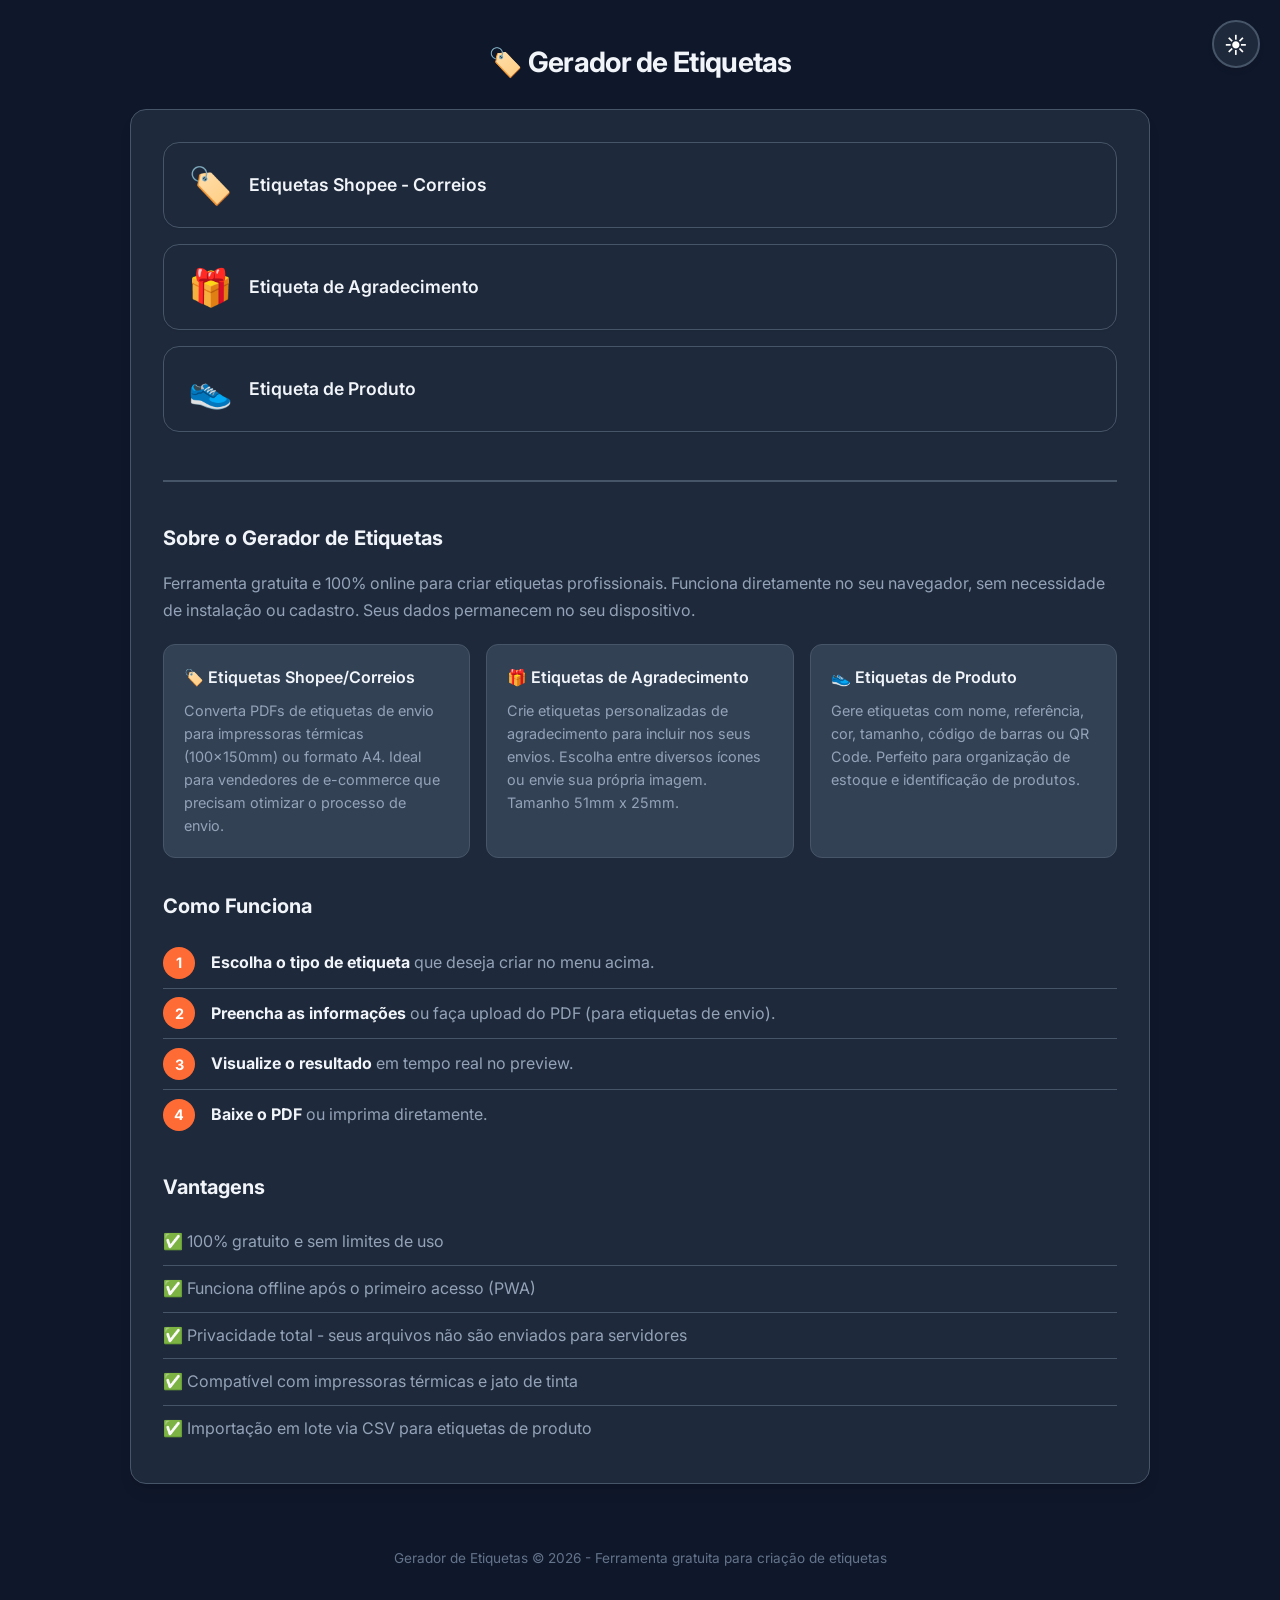
==== commit 49e0d881: "fix: for adsenses" ====
--- a/index.html
+++ b/index.html
@@ -7,6 +7,7 @@
     <link rel="icon" type="image/svg+xml" href="favicon.svg">
     <link rel="manifest" href="manifest.json">
     <meta name="theme-color" content="#FF6B35">
+    <meta name="description" content="Gerador gratuito de etiquetas para Shopee, Correios, agradecimento e produtos. Converta PDFs para impressoras térmicas, crie etiquetas personalizadas. 100% online, sem cadastro.">
     <link rel="preconnect" href="https://fonts.googleapis.com">
     <link rel="preconnect" href="https://fonts.gstatic.com" crossorigin>
     <link href="https://fonts.googleapis.com/css2?family=Inter:wght@400;500;600;700&display=swap" rel="stylesheet">
@@ -31,7 +32,49 @@
                 <span class="menu-text">Etiqueta de Produto</span>
             </a>
         </nav>
+        
+        <section class="info-section">
+            <h2>Sobre o Gerador de Etiquetas</h2>
+            <p>Ferramenta gratuita e 100% online para criar etiquetas profissionais. Funciona diretamente no seu navegador, sem necessidade de instalação ou cadastro. Seus dados permanecem no seu dispositivo.</p>
+            
+            <div class="features-grid">
+                <div class="feature-card">
+                    <h3>🏷️ Etiquetas Shopee/Correios</h3>
+                    <p>Converta PDFs de etiquetas de envio para impressoras térmicas (100x150mm) ou formato A4. Ideal para vendedores de e-commerce que precisam otimizar o processo de envio.</p>
+                </div>
+                <div class="feature-card">
+                    <h3>🎁 Etiquetas de Agradecimento</h3>
+                    <p>Crie etiquetas personalizadas de agradecimento para incluir nos seus envios. Escolha entre diversos ícones ou envie sua própria imagem. Tamanho 51mm x 25mm.</p>
+                </div>
+                <div class="feature-card">
+                    <h3>👟 Etiquetas de Produto</h3>
+                    <p>Gere etiquetas com nome, referência, cor, tamanho, código de barras ou QR Code. Perfeito para organização de estoque e identificação de produtos.</p>
+                </div>
+            </div>
+            
+            <h2>Como Funciona</h2>
+            <ol class="how-it-works">
+                <li><strong>Escolha o tipo de etiqueta</strong> que deseja criar no menu acima.</li>
+                <li><strong>Preencha as informações</strong> ou faça upload do PDF (para etiquetas de envio).</li>
+                <li><strong>Visualize o resultado</strong> em tempo real no preview.</li>
+                <li><strong>Baixe o PDF</strong> ou imprima diretamente.</li>
+            </ol>
+            
+            <h2>Vantagens</h2>
+            <ul class="advantages">
+                <li>✅ 100% gratuito e sem limites de uso</li>
+                <li>✅ Funciona offline após o primeiro acesso (PWA)</li>
+                <li>✅ Privacidade total - seus arquivos não são enviados para servidores</li>
+                <li>✅ Compatível com impressoras térmicas e jato de tinta</li>
+                <li>✅ Importação em lote via CSV para etiquetas de produto</li>
+            </ul>
+        </section>
     </div>
+    
+    <footer class="site-footer">
+        <p>Gerador de Etiquetas © 2026 - Ferramenta gratuita para criação de etiquetas</p>
+    </footer>
+    
     <script>
         // Registrar Service Worker
         if ('serviceWorker' in navigator) {
--- a/css/styles.css
+++ b/css/styles.css
@@ -1444,3 +1444,150 @@
     background: #7F1D1D;
     color: #FCA5A5;
 }
+
+
+/* ========================================
+   INFO SECTIONS (AdSense Content)
+   ======================================== */
+
+.info-section {
+    margin-top: 40px;
+    padding-top: 32px;
+    border-top: 2px solid var(--border-light);
+}
+
+.info-section h2 {
+    font-size: 1.25rem;
+    font-weight: 700;
+    color: var(--text-primary);
+    margin-bottom: 16px;
+    margin-top: 32px;
+}
+
+.info-section h2:first-child {
+    margin-top: 0;
+}
+
+.info-section p {
+    color: var(--text-secondary);
+    line-height: 1.7;
+    margin-bottom: 20px;
+}
+
+.features-grid {
+    display: grid;
+    gap: 16px;
+    margin-bottom: 24px;
+}
+
+.feature-card {
+    background: var(--bg-tertiary);
+    border-radius: var(--radius-md);
+    padding: 20px;
+    border: 1px solid var(--border-light);
+}
+
+.feature-card h3 {
+    font-size: 1rem;
+    font-weight: 600;
+    color: var(--text-primary);
+    margin-bottom: 8px;
+}
+
+.feature-card p {
+    font-size: 0.9rem;
+    color: var(--text-secondary);
+    margin-bottom: 0;
+    line-height: 1.6;
+}
+
+.how-it-works {
+    list-style: none;
+    counter-reset: steps;
+    padding: 0;
+    margin-bottom: 24px;
+}
+
+.how-it-works li {
+    counter-increment: steps;
+    padding: 12px 0 12px 48px;
+    position: relative;
+    color: var(--text-secondary);
+    border-bottom: 1px solid var(--border-light);
+}
+
+.how-it-works li:last-child {
+    border-bottom: none;
+}
+
+.how-it-works li::before {
+    content: counter(steps);
+    position: absolute;
+    left: 0;
+    top: 50%;
+    transform: translateY(-50%);
+    width: 32px;
+    height: 32px;
+    background: var(--primary);
+    color: white;
+    border-radius: 50%;
+    display: flex;
+    align-items: center;
+    justify-content: center;
+    font-weight: 700;
+    font-size: 0.9rem;
+}
+
+.how-it-works li strong {
+    color: var(--text-primary);
+}
+
+.advantages {
+    list-style: none;
+    padding: 0;
+    margin: 0;
+}
+
+.advantages li {
+    padding: 10px 0;
+    color: var(--text-secondary);
+    border-bottom: 1px solid var(--border-light);
+}
+
+.advantages li:last-child {
+    border-bottom: none;
+}
+
+.site-footer {
+    text-align: center;
+    padding: 24px 0;
+    margin-top: 40px;
+    color: var(--text-muted);
+    font-size: 0.85rem;
+}
+
+/* Dark mode for info sections */
+.dark-mode .info-section {
+    border-top-color: var(--border-color);
+}
+
+.dark-mode .feature-card {
+    background: var(--bg-tertiary);
+    border-color: var(--border-color);
+}
+
+.dark-mode .how-it-works li,
+.dark-mode .advantages li {
+    border-bottom-color: var(--border-color);
+}
+
+@media (min-width: 769px) {
+    .features-grid {
+        grid-template-columns: repeat(3, 1fr);
+    }
+    
+    .info-section {
+        margin-top: 48px;
+        padding-top: 40px;
+    }
+}
